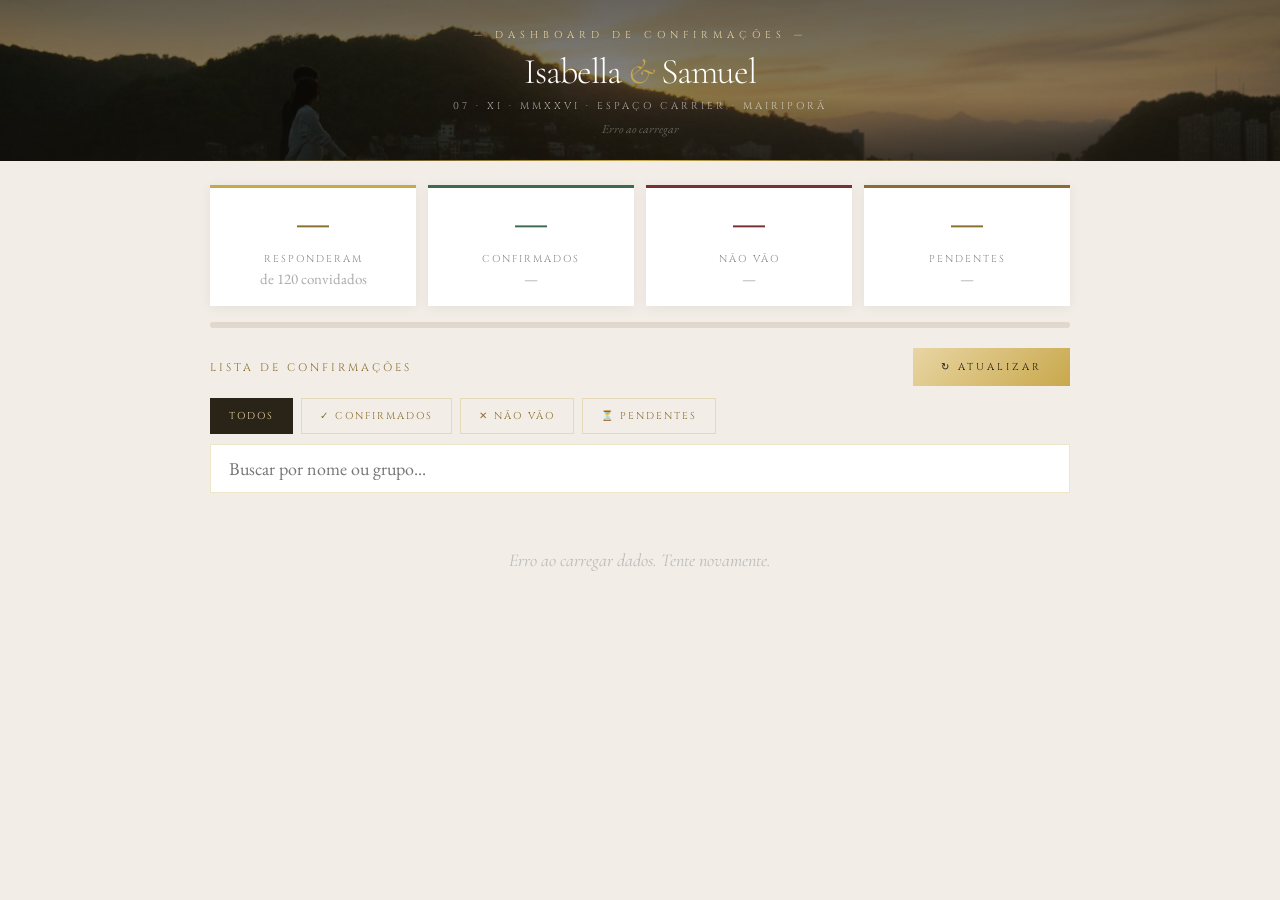
==== dashboard.html @ 461d5204 "Update dashboard.html" ====
<!DOCTYPE html>
<html lang="pt-BR">
<head>
<meta charset="UTF-8">
<meta name="viewport" content="width=device-width, initial-scale=1.0">
<title>Dashboard — Isabella & Samuel</title>
<link href="https://fonts.googleapis.com/css2?family=Cinzel:wght@400;500;600&family=Cormorant+Garamond:ital,wght@0,300;0,400;1,300;1,400&family=EB+Garamond:wght@400;500&display=swap" rel="stylesheet">
<style>
:root {
  --gold: #c9a84c; --gold-light: #e8d5a3; --gold-dark: #8a6e2f;
  --olive: #3d4434; --olive-mid: #4a5240;
  --cream: #faf7f2; --dark: #1e1a12; --dark-mid: #2a2418;
  --yes: #3d6b4f; --no: #7a3030; --pending: #8a6e2f;
  --yes-light: #eaf3ed; --no-light: #f8eded; --pending-light: #faf3e6;
}
* { margin:0; padding:0; box-sizing:border-box; }
body { background:#f2ede6; font-family:'EB Garamond',serif; color:var(--dark-mid); min-height:100vh; }

.header {
  background-image: url('[data-uri]');
  background-size: cover;
  background-position: center 40%;
  padding:28px 24px 24px; text-align:center; position:relative;
}
.header::before {
  content:'';
  position:absolute;
  inset:0;
  background:linear-gradient(to bottom, rgba(20,16,10,0.65) 0%, rgba(20,16,10,0.5) 60%, rgba(20,16,10,0.75) 100%);
}
.header > * { position:relative; z-index:1; }
.header::after { content:''; position:absolute; bottom:0; left:15%; right:15%; height:1px; background:linear-gradient(to right,transparent,var(--gold),transparent); }
.header-pre { font-family:'Cinzel',serif; font-size:10px; letter-spacing:5px; color:var(--gold-light); text-transform:uppercase; display:block; margin-bottom:8px; }
.header-title { font-family:'Cormorant Garamond',serif; font-size:clamp(24px,5vw,36px); font-weight:300; color:#fff; letter-spacing:-1px; }
.header-title span { color:var(--gold); font-style:italic; }
.header-date { font-family:'Cinzel',serif; font-size:10px; letter-spacing:3px; color:rgba(255,255,255,0.6); text-transform:uppercase; margin-top:6px; display:block; }
.last-update { font-family:'EB Garamond',serif; font-style:italic; font-size:12px; color:rgba(255,255,255,0.3); margin-top:8px; display:block; }

.summary { display:grid; grid-template-columns:repeat(4,1fr); gap:12px; padding:24px 20px 0; max-width:900px; margin:0 auto; }
@media(max-width:600px){ .summary{ grid-template-columns:repeat(2,1fr); } }
.summary-card { background:#fff; padding:18px 16px; text-align:center; border-top:3px solid transparent; box-shadow:0 2px 12px rgba(0,0,0,0.06); }
.summary-card.total { border-color:var(--gold); }
.summary-card.yes { border-color:var(--yes); }
.summary-card.no { border-color:var(--no); }
.summary-card.pending { border-color:var(--pending); }
.summary-num { font-family:'Cinzel',serif; font-size:clamp(28px,6vw,40px); font-weight:600; line-height:1; display:block; }
.summary-card.total .summary-num { color:var(--gold-dark); }
.summary-card.yes .summary-num { color:var(--yes); }
.summary-card.no .summary-num { color:var(--no); }
.summary-card.pending .summary-num { color:var(--pending); }
.summary-label { font-family:'Cinzel',serif; font-size:10px; letter-spacing:2px; color:#888; text-transform:uppercase; margin-top:6px; display:block; }
.summary-pct { font-family:'EB Garamond',serif; font-size:15px; color:#aaa; margin-top:3px; display:block; }

.progress-wrap { max-width:900px; margin:16px auto 0; padding:0 20px; }
.progress-bar { height:6px; background:#e0d8cc; display:flex; overflow:hidden; border-radius:3px; }
.pb-yes { background:var(--yes); transition:width 0.8s ease; }
.pb-no { background:var(--no); transition:width 0.8s ease; }
.pb-pending { background:var(--gold); transition:width 0.8s ease; }

.top-bar { max-width:900px; margin:20px auto 0; padding:0 20px; display:flex; align-items:center; justify-content:space-between; flex-wrap:wrap; gap:10px; }
.top-bar-title { font-family:'Cinzel',serif; font-size:11px; letter-spacing:3px; color:var(--gold-dark); text-transform:uppercase; }
.refresh-btn { font-family:'Cinzel',serif; font-size:10px; letter-spacing:3px; color:var(--dark); background:linear-gradient(135deg,var(--gold-light),var(--gold)); border:none; padding:12px 28px; cursor:pointer; text-transform:uppercase; transition:all 0.2s; }
.refresh-btn:hover { opacity:0.85; }

.filters { max-width:900px; margin:12px auto 0; padding:0 20px; display:flex; gap:8px; flex-wrap:wrap; }
.filter-btn { font-family:'Cinzel',serif; font-size:10px; letter-spacing:2px; text-transform:uppercase; padding:10px 18px; border:1px solid rgba(201,168,76,0.3); background:transparent; color:var(--gold-dark); cursor:pointer; transition:all 0.2s; }
.filter-btn:hover,.filter-btn.active { background:var(--dark-mid); color:var(--gold-light); border-color:var(--dark-mid); }

.search-wrap { max-width:900px; margin:10px auto 0; padding:0 20px; }
.search-input { width:100%; font-family:'EB Garamond',serif; font-size:18px; padding:12px 18px; border:1px solid rgba(201,168,76,0.3); background:#fff; color:var(--dark-mid); outline:none; }
.search-input:focus { border-color:var(--gold); }

.table-wrap { max-width:900px; margin:16px auto 40px; padding:0 20px; }
.data-table { width:100%; border-collapse:collapse; background:#fff; box-shadow:0 2px 12px rgba(0,0,0,0.06); }
.data-table th { font-family:'Cinzel',serif; font-size:11px; letter-spacing:2px; text-transform:uppercase; color:#fff; background:var(--dark-mid); padding:14px 16px; text-align:left; }
.data-table td { font-family:'EB Garamond',serif; font-size:19px; padding:14px 16px; border-bottom:1px solid rgba(201,168,76,0.1); color:var(--dark-mid); }
.data-table tr:last-child td { border-bottom:none; }
.data-table tr:hover td { background:rgba(201,168,76,0.04); }
.status-badge { font-family:'Cinzel',serif; font-size:10px; letter-spacing:1px; text-transform:uppercase; padding:5px 12px; display:inline-block; }

/* Mobile responsiveness */
@media(max-width:600px){
  .data-table th:nth-child(2), .data-table td:nth-child(2),
  .data-table th:nth-child(4), .data-table td:nth-child(4) { display:none; }
  .data-table th { font-size:8px; padding:12px 10px; }
  .data-table td { font-size:15px; padding:10px; }
  .filters { gap:6px; }
  .filter-btn { font-size:8px; padding:8px 10px; }
  .top-bar-title { font-size:9px; }
  .refresh-btn { font-size:8px; padding:10px 16px; }
  .search-input { font-size:16px; }
  .summary-label { font-size:8px; }
  .summary-pct { font-size:13px; }
  .header-pre { font-size:9px; }
  .header-date { font-size:9px; }
}
.status-badge.yes { background:var(--yes-light); color:var(--yes); }
.status-badge.no { background:var(--no-light); color:var(--no); }
.status-badge.pending { background:var(--pending-light); color:var(--pending); }

.loading { text-align:center; padding:60px 20px; font-family:'Cinzel',serif; font-size:9px; letter-spacing:4px; color:var(--gold-dark); text-transform:uppercase; }
.loading-spinner { width:32px; height:32px; border:2px solid rgba(201,168,76,0.2); border-top-color:var(--gold); border-radius:50%; animation:spin 0.8s linear infinite; margin:0 auto 16px; }
@keyframes spin { to { transform:rotate(360deg); } }
.empty { text-align:center; padding:40px; font-family:'Cormorant Garamond',serif; font-style:italic; font-size:18px; color:#bbb; }
</style>
</head>
<body>

<div class="header">
  <span class="header-pre">— Dashboard de Confirmações —</span>
  <div class="header-title">Isabella <span>&</span> Samuel</div>
  <span class="header-date">07 · XI · MMXXVI · Espaço Carrier · Mairiporã</span>
  <span class="last-update" id="lastUpdate">Carregando...</span>
</div>

<div class="summary">
  <div class="summary-card total"><span class="summary-num" id="numTotal">—</span><span class="summary-label">Responderam</span><span class="summary-pct" id="pctTotal">de 120 convidados</span></div>
  <div class="summary-card yes"><span class="summary-num" id="numYes">—</span><span class="summary-label">Confirmados</span><span class="summary-pct" id="pctYes">—</span></div>
  <div class="summary-card no"><span class="summary-num" id="numNo">—</span><span class="summary-label">Não vão</span><span class="summary-pct" id="pctNo">—</span></div>
  <div class="summary-card pending"><span class="summary-num" id="numPending">—</span><span class="summary-label">Pendentes</span><span class="summary-pct" id="pctPending">—</span></div>
</div>

<div class="progress-wrap">
  <div class="progress-bar">
    <div class="pb-yes" id="pbYes" style="width:0%"></div>
    <div class="pb-no" id="pbNo" style="width:0%"></div>
    <div class="pb-pending" id="pbPending" style="width:0%"></div>
  </div>
</div>

<div class="top-bar">
  <span class="top-bar-title">Lista de confirmações</span>
  <button class="refresh-btn" onclick="loadData()">↻ Atualizar</button>
</div>

<div class="filters">
  <button class="filter-btn active" onclick="setFilter('all',this)">Todos</button>
  <button class="filter-btn" onclick="setFilter('Confirmado',this)">✓ Confirmados</button>
  <button class="filter-btn" onclick="setFilter('Não vai',this)">✕ Não vão</button>
  <button class="filter-btn" onclick="setFilter('Pendente',this)">⏳ Pendentes</button>
</div>

<div class="search-wrap">
  <input class="search-input" type="text" id="searchInput" placeholder="Buscar por nome ou grupo..." oninput="renderTable()">
</div>

<div class="table-wrap">
  <div id="tableContainer">
    <div class="loading"><div class="loading-spinner"></div>Buscando confirmações...</div>
  </div>
</div>

<script>
const CSV_URL = 'https://docs.google.com/spreadsheets/d/e/2PACX-1vQTHH5AkxiI7BgeUmE5Ffak93MlxE1AAQ5vFUSihYzSUjof-FOswtLxtgG2caRTIh2vF2PajarI_stG/pub?gid=822960724&single=true&output=csv';
const TOTAL = 120;
let allData = [];
let currentFilter = 'all';

async function loadData() {
  document.getElementById('tableContainer').innerHTML = '<div class="loading"><div class="loading-spinner"></div>Buscando confirmações...</div>';
  document.getElementById('lastUpdate').textContent = 'Atualizando...';
  try {
    const res = await fetch(CSV_URL + '&t=' + Date.now());
    const text = await res.text();
    allData = parseCSV(text);
    updateSummary();
    renderTable();
    const now = new Date();
    document.getElementById('lastUpdate').textContent = 'Atualizado às ' + now.toLocaleTimeString('pt-BR', {hour:'2-digit', minute:'2-digit'});
  } catch(e) {
    document.getElementById('tableContainer').innerHTML = '<div class="empty">Erro ao carregar dados. Tente novamente.</div>';
    document.getElementById('lastUpdate').textContent = 'Erro ao carregar';
  }
}

function parseCSV(text) {
  const lines = text.trim().split('\n').slice(1); // skip header
  return lines.map(line => {
    const cols = line.split(',').map(c => c.replace(/^"|"$/g, '').trim());
    return { grupoId: cols[0], nome: cols[1], status: cols[2], atualizacao: cols[4] };
  }).filter(r => r.nome);
}

function updateSummary() {
  const yes = allData.filter(r => r.status === 'Confirmado').length;
  const no  = allData.filter(r => r.status === 'Não vai').length;
  const pend = allData.filter(r => r.status === 'Pendente').length;
  const total = allData.length;
  document.getElementById('numTotal').textContent = total;
  document.getElementById('numYes').textContent = yes;
  document.getElementById('numNo').textContent = no;
  document.getElementById('numPending').textContent = pend;
  document.getElementById('pctTotal').textContent = 'de ' + TOTAL + ' convidados';
  document.getElementById('pctYes').textContent = total ? Math.round(yes/total*100) + '% das respostas' : '—';
  document.getElementById('pctNo').textContent = total ? Math.round(no/total*100) + '% das respostas' : '—';
  document.getElementById('pctPending').textContent = total ? Math.round(pend/total*100) + '% das respostas' : '—';
  document.getElementById('pbYes').style.width = (yes/TOTAL*100) + '%';
  document.getElementById('pbNo').style.width = (no/TOTAL*100) + '%';
  document.getElementById('pbPending').style.width = (pend/TOTAL*100) + '%';
}

function renderTable() {
  const search = document.getElementById('searchInput').value.toLowerCase();
  let filtered = allData;
  if (currentFilter !== 'all') filtered = filtered.filter(r => r.status === currentFilter);
  if (search) filtered = filtered.filter(r => r.nome.toLowerCase().includes(search) || r.grupoId.toLowerCase().includes(search));

  if (!filtered.length) {
    document.getElementById('tableContainer').innerHTML = '<div class="empty">Nenhum resultado encontrado.</div>';
    return;
  }

  const sc = { 'Confirmado':'yes', 'Não vai':'no', 'Pendente':'pending' };
  const rows = filtered.map(r => `
    <tr>
      <td>${r.nome}</td>
      <td style="font-size:12px;color:#999;">${r.grupoId.replace(/_/g,' ')}</td>
      <td><span class="status-badge ${sc[r.status]||''}">${r.status||'—'}</span></td>
      <td style="font-size:12px;color:#bbb;">${r.atualizacao ? new Date(r.atualizacao).toLocaleDateString('pt-BR') : '—'}</td>
    </tr>`).join('');

  document.getElementById('tableContainer').innerHTML = `
    <table class="data-table">
      <thead><tr><th>Nome</th><th>Grupo</th><th>Status</th><th>Atualizado em</th></tr></thead>
      <tbody>${rows}</tbody>
    </table>`;
}

function setFilter(f, btn) {
  currentFilter = f;
  document.querySelectorAll('.filter-btn').forEach(b => b.classList.remove('active'));
  btn.classList.add('active');
  renderTable();
}

loadData();
setInterval(loadData, 120000);
</script>
</body>
</html>
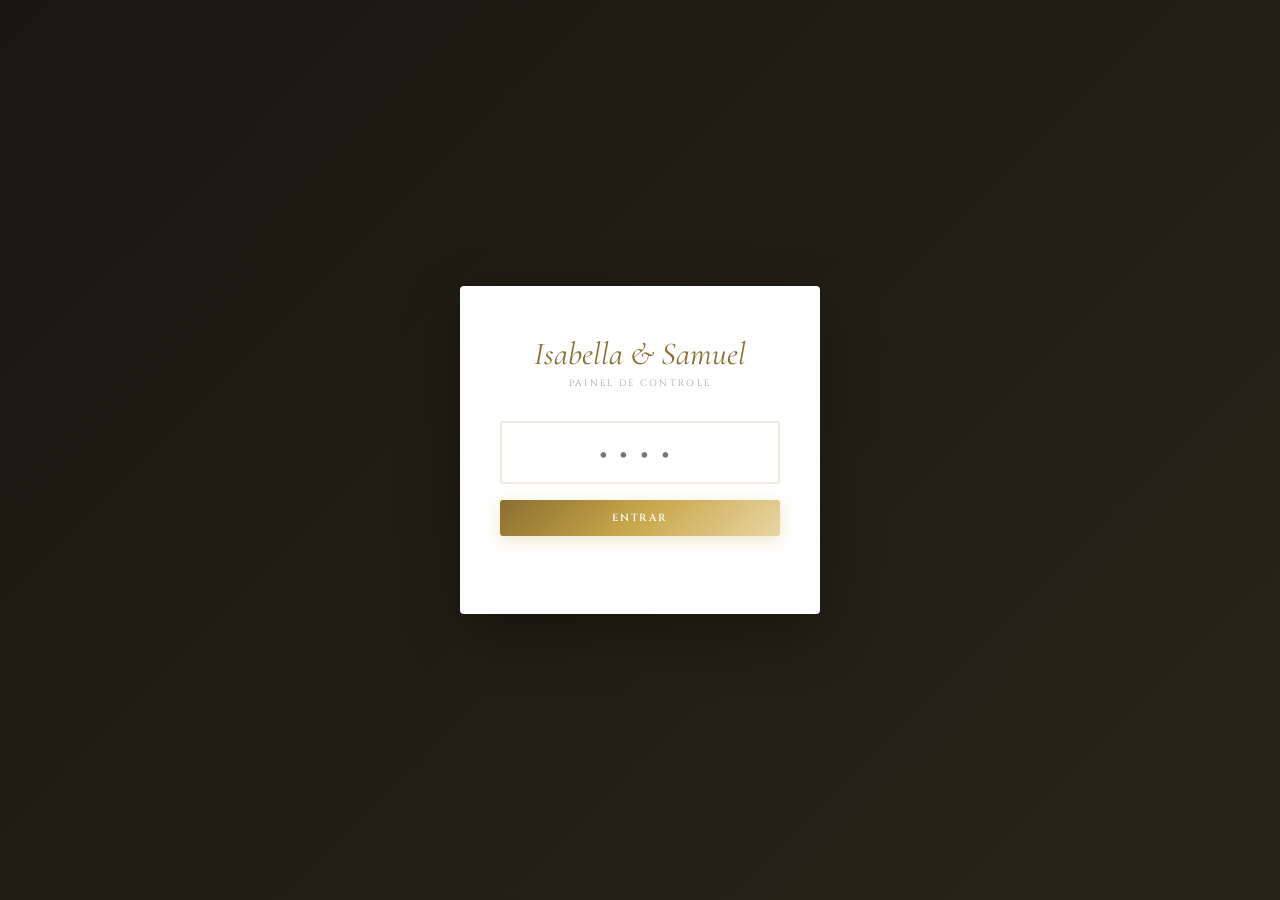
==== commit 7720259b: "refatoração completa v2" ====
--- a/dashboard.html
+++ b/dashboard.html
@@ -3,238 +3,1033 @@
 <head>
 <meta charset="UTF-8">
 <meta name="viewport" content="width=device-width, initial-scale=1.0">
-<title>Dashboard — Isabella & Samuel</title>
-<link href="https://fonts.googleapis.com/css2?family=Cinzel:wght@400;500;600&family=Cormorant+Garamond:ital,wght@0,300;0,400;1,300;1,400&family=EB+Garamond:wght@400;500&display=swap" rel="stylesheet">
+<title>Dashboard — Isabella & Samuel 💍</title>
+<link rel="icon" href="data:image/svg+xml,<svg xmlns='http://www.w3.org/2000/svg' viewBox='0 0 32 32'><text y='26' font-size='26'>💍</text></svg>">
+<link href="https://fonts.googleapis.com/css2?family=Cormorant+Garamond:ital,wght@0,300;0,400;0,600;1,300;1,400&family=Cinzel:wght@400;500;600&family=EB+Garamond:ital,wght@0,400;0,500;1,400&display=swap" rel="stylesheet">
+<link rel="stylesheet" href="css/styles.css">
 <style>
-:root {
-  --gold: #c9a84c; --gold-light: #e8d5a3; --gold-dark: #8a6e2f;
-  --olive: #3d4434; --olive-mid: #4a5240;
-  --cream: #faf7f2; --dark: #1e1a12; --dark-mid: #2a2418;
-  --yes: #3d6b4f; --no: #7a3030; --pending: #8a6e2f;
-  --yes-light: #eaf3ed; --no-light: #f8eded; --pending-light: #faf3e6;
-}
-* { margin:0; padding:0; box-sizing:border-box; }
-body { background:#f2ede6; font-family:'EB Garamond',serif; color:var(--dark-mid); min-height:100vh; }
-
-.header {
-  background-image: url('[data-uri]');
-  background-size: cover;
-  background-position: center 40%;
-  padding:28px 24px 24px; text-align:center; position:relative;
-}
-.header::before {
-  content:'';
-  position:absolute;
-  inset:0;
-  background:linear-gradient(to bottom, rgba(20,16,10,0.65) 0%, rgba(20,16,10,0.5) 60%, rgba(20,16,10,0.75) 100%);
-}
-.header > * { position:relative; z-index:1; }
-.header::after { content:''; position:absolute; bottom:0; left:15%; right:15%; height:1px; background:linear-gradient(to right,transparent,var(--gold),transparent); }
-.header-pre { font-family:'Cinzel',serif; font-size:10px; letter-spacing:5px; color:var(--gold-light); text-transform:uppercase; display:block; margin-bottom:8px; }
-.header-title { font-family:'Cormorant Garamond',serif; font-size:clamp(24px,5vw,36px); font-weight:300; color:#fff; letter-spacing:-1px; }
-.header-title span { color:var(--gold); font-style:italic; }
-.header-date { font-family:'Cinzel',serif; font-size:10px; letter-spacing:3px; color:rgba(255,255,255,0.6); text-transform:uppercase; margin-top:6px; display:block; }
-.last-update { font-family:'EB Garamond',serif; font-style:italic; font-size:12px; color:rgba(255,255,255,0.3); margin-top:8px; display:block; }
-
-.summary { display:grid; grid-template-columns:repeat(4,1fr); gap:12px; padding:24px 20px 0; max-width:900px; margin:0 auto; }
-@media(max-width:600px){ .summary{ grid-template-columns:repeat(2,1fr); } }
-.summary-card { background:#fff; padding:18px 16px; text-align:center; border-top:3px solid transparent; box-shadow:0 2px 12px rgba(0,0,0,0.06); }
-.summary-card.total { border-color:var(--gold); }
-.summary-card.yes { border-color:var(--yes); }
-.summary-card.no { border-color:var(--no); }
-.summary-card.pending { border-color:var(--pending); }
-.summary-num { font-family:'Cinzel',serif; font-size:clamp(28px,6vw,40px); font-weight:600; line-height:1; display:block; }
-.summary-card.total .summary-num { color:var(--gold-dark); }
-.summary-card.yes .summary-num { color:var(--yes); }
-.summary-card.no .summary-num { color:var(--no); }
-.summary-card.pending .summary-num { color:var(--pending); }
-.summary-label { font-family:'Cinzel',serif; font-size:10px; letter-spacing:2px; color:#888; text-transform:uppercase; margin-top:6px; display:block; }
-.summary-pct { font-family:'EB Garamond',serif; font-size:15px; color:#aaa; margin-top:3px; display:block; }
-
-.progress-wrap { max-width:900px; margin:16px auto 0; padding:0 20px; }
-.progress-bar { height:6px; background:#e0d8cc; display:flex; overflow:hidden; border-radius:3px; }
-.pb-yes { background:var(--yes); transition:width 0.8s ease; }
-.pb-no { background:var(--no); transition:width 0.8s ease; }
-.pb-pending { background:var(--gold); transition:width 0.8s ease; }
-
-.top-bar { max-width:900px; margin:20px auto 0; padding:0 20px; display:flex; align-items:center; justify-content:space-between; flex-wrap:wrap; gap:10px; }
-.top-bar-title { font-family:'Cinzel',serif; font-size:11px; letter-spacing:3px; color:var(--gold-dark); text-transform:uppercase; }
-.refresh-btn { font-family:'Cinzel',serif; font-size:10px; letter-spacing:3px; color:var(--dark); background:linear-gradient(135deg,var(--gold-light),var(--gold)); border:none; padding:12px 28px; cursor:pointer; text-transform:uppercase; transition:all 0.2s; }
-.refresh-btn:hover { opacity:0.85; }
-
-.filters { max-width:900px; margin:12px auto 0; padding:0 20px; display:flex; gap:8px; flex-wrap:wrap; }
-.filter-btn { font-family:'Cinzel',serif; font-size:10px; letter-spacing:2px; text-transform:uppercase; padding:10px 18px; border:1px solid rgba(201,168,76,0.3); background:transparent; color:var(--gold-dark); cursor:pointer; transition:all 0.2s; }
-.filter-btn:hover,.filter-btn.active { background:var(--dark-mid); color:var(--gold-light); border-color:var(--dark-mid); }
-
-.search-wrap { max-width:900px; margin:10px auto 0; padding:0 20px; }
-.search-input { width:100%; font-family:'EB Garamond',serif; font-size:18px; padding:12px 18px; border:1px solid rgba(201,168,76,0.3); background:#fff; color:var(--dark-mid); outline:none; }
+/* ── DASHBOARD LAYOUT ── */
+body { background:#f9f5f0; color:#1f2937; }
+
+/* LOGIN */
+#login-screen {
+  min-height:100vh; display:flex; align-items:center; justify-content:center;
+  background:linear-gradient(135deg,var(--dark) 0%,var(--dark-mid) 100%);
+}
+.login-card {
+  background:#fff; border-radius:4px; padding:48px 40px;
+  width:100%; max-width:360px; text-align:center;
+  box-shadow:0 20px 60px rgba(0,0,0,0.3);
+}
+.login-title {
+  font-family:var(--font-serif); font-size:2rem; font-style:italic;
+  color:var(--gold-dark); margin-bottom:4px;
+}
+.login-sub {
+  font-family:var(--font-display); font-size:0.58rem;
+  letter-spacing:0.25em; color:#9ca3af; text-transform:uppercase;
+  margin-bottom:32px;
+}
+.login-input {
+  width:100%; padding:12px 16px; text-align:center;
+  font-size:1.8rem; letter-spacing:0.4em;
+  border:2px solid #f0e9de; border-radius:var(--radius);
+  outline:none; transition:border-color 0.2s;
+  font-family:var(--font-serif); color:var(--dark);
+  margin-bottom:16px;
+}
+.login-input:focus { border-color:var(--gold); }
+.login-error {
+  color:#dc2626; font-family:var(--font-serif);
+  font-size:0.9rem; font-style:italic; margin-top:8px; min-height:1.5em;
+}
+
+/* SIDEBAR */
+#app { display:none; min-height:100vh; }
+.layout { display:flex; min-height:100vh; }
+
+.sidebar {
+  width:220px; flex-shrink:0; background:var(--dark);
+  display:flex; flex-direction:column;
+  position:sticky; top:0; height:100vh; overflow-y:auto;
+}
+.sidebar-logo {
+  padding:28px 20px 20px;
+  border-bottom:1px solid rgba(201,168,76,0.15);
+}
+.sidebar-logo-title {
+  font-family:var(--font-serif); font-size:1.1rem; font-style:italic;
+  color:var(--gold-light); line-height:1.2;
+}
+.sidebar-logo-sub {
+  font-family:var(--font-display); font-size:0.5rem;
+  letter-spacing:0.2em; color:var(--olive-light);
+  text-transform:uppercase; margin-top:4px;
+}
+
+.nav { padding:16px 0; flex:1; }
+.nav-item {
+  display:flex; align-items:center; gap:10px;
+  padding:11px 20px; font-family:var(--font-display);
+  font-size:0.58rem; letter-spacing:0.15em; text-transform:uppercase;
+  color:var(--olive-light); cursor:pointer; transition:var(--transition);
+  border-left:2px solid transparent;
+}
+.nav-item:hover { color:var(--gold-light); background:rgba(201,168,76,0.05); }
+.nav-item.active {
+  color:var(--gold); background:rgba(201,168,76,0.08);
+  border-left-color:var(--gold);
+}
+.nav-item svg { width:16px; height:16px; flex-shrink:0; }
+
+.sidebar-footer {
+  padding:16px 20px; border-top:1px solid rgba(201,168,76,0.1);
+}
+.sidebar-footer a {
+  font-family:var(--font-display); font-size:0.52rem;
+  letter-spacing:0.15em; color:var(--olive-light);
+  text-transform:uppercase; transition:color 0.2s;
+}
+.sidebar-footer a:hover { color:var(--gold); }
+
+/* MAIN CONTENT */
+.main { flex:1; padding:32px; overflow-x:hidden; }
+
+.page-header { margin-bottom:28px; }
+.page-title {
+  font-family:var(--font-serif); font-size:2rem; font-style:italic;
+  color:var(--gold-dark);
+}
+.page-sub {
+  font-family:var(--font-display); font-size:0.58rem;
+  letter-spacing:0.2em; text-transform:uppercase; color:#9ca3af;
+  margin-top:4px;
+}
+
+/* SECTIONS */
+.section { display:none; }
+.section.active { display:block; }
+
+/* ── OVERVIEW ── */
+.stats-grid {
+  display:grid; grid-template-columns:repeat(auto-fit,minmax(140px,1fr));
+  gap:16px; margin-bottom:28px;
+}
+.stat-card {
+  background:#fff; border:1px solid #f0e9de; border-radius:var(--radius);
+  padding:20px 16px; text-align:center; box-shadow:var(--shadow);
+}
+.stat-number {
+  font-family:var(--font-serif); font-size:2.6rem;
+  font-weight:300; line-height:1; margin-bottom:6px;
+}
+.stat-label {
+  font-family:var(--font-display); font-size:0.5rem;
+  letter-spacing:0.2em; text-transform:uppercase; color:#9ca3af;
+}
+.stat-confirmados .stat-number { color:#16a34a; }
+.stat-naovao     .stat-number { color:#dc2626; }
+.stat-pendentes  .stat-number { color:#d97706; }
+.stat-total      .stat-number { color:var(--gold-dark); }
+.stat-sem        .stat-number { color:#9ca3af; }
+
+.progress-card {
+  background:#fff; border:1px solid #f0e9de; border-radius:var(--radius);
+  padding:20px 24px; margin-bottom:28px; box-shadow:var(--shadow);
+}
+.progress-header {
+  display:flex; justify-content:space-between; align-items:center;
+  margin-bottom:12px;
+}
+.progress-label {
+  font-family:var(--font-display); font-size:0.58rem;
+  letter-spacing:0.18em; text-transform:uppercase; color:#6b7280;
+}
+.progress-pct { font-family:var(--font-serif); color:var(--gold-dark); font-size:1.1rem; }
+.progress-track {
+  height:6px; background:#f0e9de; border-radius:3px; overflow:hidden;
+}
+.progress-fill {
+  height:100%; background:linear-gradient(90deg,var(--gold-dark),var(--gold));
+  border-radius:3px; transition:width 1s ease; width:0%;
+}
+
+/* ── CONVIDADOS TABLE ── */
+.toolbar {
+  display:flex; gap:12px; flex-wrap:wrap;
+  align-items:center; margin-bottom:16px;
+}
+.search-wrap { flex:1; min-width:200px; position:relative; }
+.search-wrap svg {
+  position:absolute; left:11px; top:50%; transform:translateY(-50%);
+  color:#9ca3af; pointer-events:none; width:16px; height:16px;
+}
+.search-input {
+  width:100%; padding:9px 12px 9px 34px;
+  border:1.5px solid #e5e7eb; border-radius:var(--radius);
+  font-family:var(--font-serif); font-size:0.97rem; color:#1f2937;
+  outline:none; transition:border-color 0.2s; background:#fff;
+}
 .search-input:focus { border-color:var(--gold); }
-
-.table-wrap { max-width:900px; margin:16px auto 40px; padding:0 20px; }
-.data-table { width:100%; border-collapse:collapse; background:#fff; box-shadow:0 2px 12px rgba(0,0,0,0.06); }
-.data-table th { font-family:'Cinzel',serif; font-size:11px; letter-spacing:2px; text-transform:uppercase; color:#fff; background:var(--dark-mid); padding:14px 16px; text-align:left; }
-.data-table td { font-family:'EB Garamond',serif; font-size:19px; padding:14px 16px; border-bottom:1px solid rgba(201,168,76,0.1); color:var(--dark-mid); }
-.data-table tr:last-child td { border-bottom:none; }
-.data-table tr:hover td { background:rgba(201,168,76,0.04); }
-.status-badge { font-family:'Cinzel',serif; font-size:10px; letter-spacing:1px; text-transform:uppercase; padding:5px 12px; display:inline-block; }
-
-/* Mobile responsiveness */
-@media(max-width:600px){
-  .data-table th:nth-child(2), .data-table td:nth-child(2),
-  .data-table th:nth-child(4), .data-table td:nth-child(4) { display:none; }
-  .data-table th { font-size:8px; padding:12px 10px; }
-  .data-table td { font-size:15px; padding:10px; }
-  .filters { gap:6px; }
-  .filter-btn { font-size:8px; padding:8px 10px; }
-  .top-bar-title { font-size:9px; }
-  .refresh-btn { font-size:8px; padding:10px 16px; }
-  .search-input { font-size:16px; }
-  .summary-label { font-size:8px; }
-  .summary-pct { font-size:13px; }
-  .header-pre { font-size:9px; }
-  .header-date { font-size:9px; }
-}
-.status-badge.yes { background:var(--yes-light); color:var(--yes); }
-.status-badge.no { background:var(--no-light); color:var(--no); }
-.status-badge.pending { background:var(--pending-light); color:var(--pending); }
-
-.loading { text-align:center; padding:60px 20px; font-family:'Cinzel',serif; font-size:9px; letter-spacing:4px; color:var(--gold-dark); text-transform:uppercase; }
-.loading-spinner { width:32px; height:32px; border:2px solid rgba(201,168,76,0.2); border-top-color:var(--gold); border-radius:50%; animation:spin 0.8s linear infinite; margin:0 auto 16px; }
-@keyframes spin { to { transform:rotate(360deg); } }
-.empty { text-align:center; padding:40px; font-family:'Cormorant Garamond',serif; font-style:italic; font-size:18px; color:#bbb; }
+.search-input::placeholder { color:#9ca3af; }
+
+.filter-group { display:flex; gap:6px; flex-wrap:wrap; }
+.filter-btn {
+  padding:8px 14px; background:transparent;
+  border:1.5px solid #e5e7eb; border-radius:var(--radius);
+  font-family:var(--font-display); font-size:0.52rem;
+  letter-spacing:0.15em; text-transform:uppercase;
+  color:#6b7280; transition:var(--transition); white-space:nowrap;
+}
+.filter-btn:hover, .filter-btn.active {
+  border-color:var(--gold); color:var(--gold-dark);
+  background:rgba(201,168,76,0.06);
+}
+
+/* Convidados table specifics */
+.link-cell { display:flex; align-items:center; gap:6px; }
+.copy-link-btn {
+  padding:4px 8px; background:rgba(201,168,76,0.1);
+  border:1px solid rgba(201,168,76,0.3); border-radius:2px;
+  font-family:var(--font-display); font-size:0.48rem;
+  letter-spacing:0.1em; text-transform:uppercase; color:var(--gold-dark);
+  transition:var(--transition); white-space:nowrap;
+}
+.copy-link-btn:hover { background:rgba(201,168,76,0.2); }
+
+.sent-check {
+  width:18px; height:18px; accent-color:var(--gold-dark); cursor:pointer;
+}
+
+.members-pill {
+  display:flex; flex-wrap:wrap; gap:4px; max-width:260px;
+}
+.member-tag {
+  padding:2px 8px; background:#f0e9de; border-radius:20px;
+  font-family:var(--font-serif); font-size:0.8rem; color:var(--olive-mid);
+  white-space:nowrap;
+}
+
+/* ── PRESENTES ── */
+.presentes-grid {
+  display:grid; grid-template-columns:repeat(auto-fill,minmax(260px,1fr));
+  gap:20px;
+}
+.presente-card {
+  background:#fff; border:1px solid #f0e9de; border-radius:var(--radius);
+  box-shadow:var(--shadow); overflow:hidden;
+  display:flex; flex-direction:column;
+}
+.presente-img {
+  width:100%; height:180px; object-fit:cover; background:#f9f5f0;
+  display:flex; align-items:center; justify-content:center;
+  color:#d1c9bd; font-size:2.5rem;
+}
+.presente-img img { width:100%; height:100%; object-fit:cover; }
+.presente-body { padding:16px; flex:1; }
+.presente-titulo {
+  font-family:var(--font-serif); font-size:1.1rem; color:#1f2937;
+  margin-bottom:4px;
+}
+.presente-desc {
+  font-family:var(--font-body); font-size:0.9rem; color:#6b7280;
+  line-height:1.5; margin-bottom:10px;
+}
+.presente-preco {
+  font-family:var(--font-serif); font-size:1.2rem; color:var(--gold-dark);
+  font-weight:600;
+}
+.presente-footer {
+  padding:12px 16px; border-top:1px solid #f0e9de;
+  display:flex; gap:8px;
+}
+
+/* Add button floating */
+.fab {
+  position:fixed; bottom:28px; right:28px;
+  width:52px; height:52px; border-radius:50%;
+  background:linear-gradient(135deg,var(--gold-dark),var(--gold));
+  color:#fff; border:none; font-size:1.5rem;
+  box-shadow:0 6px 20px rgba(201,168,76,0.4);
+  display:flex; align-items:center; justify-content:center;
+  cursor:pointer; transition:var(--transition); z-index:100;
+}
+.fab:hover { transform:scale(1.08); box-shadow:0 8px 28px rgba(201,168,76,0.5); }
+
+/* ── ADD GROUP MODAL ── */
+.members-input-list { display:flex; flex-direction:column; gap:8px; margin-bottom:8px; }
+.member-input-row { display:flex; gap:6px; }
+.member-input-row input { flex:1; }
+.remove-member-btn {
+  padding:8px 10px; background:none; border:1px solid #fca5a5;
+  border-radius:var(--radius); color:#dc2626; transition:var(--transition);
+}
+.remove-member-btn:hover { background:#fee2e2; }
+
+/* ── LAST UPDATED ── */
+.last-updated {
+  font-family:var(--font-display); font-size:0.52rem;
+  letter-spacing:0.15em; color:#9ca3af; text-transform:uppercase;
+  margin-top:4px;
+}
+
+/* ── LOADING STATE ── */
+.loading-row td {
+  text-align:center; padding:40px;
+  color:#9ca3af; font-style:italic;
+}
+
+/* responsive */
+@media (max-width:768px) {
+  .sidebar { width:180px; }
+  .main { padding:20px; }
+}
+@media (max-width:600px) {
+  .layout { flex-direction:column; }
+  .sidebar { width:100%; height:auto; position:static; }
+  .nav { display:flex; overflow-x:auto; padding:8px; }
+  .nav-item { white-space:nowrap; border-left:none; border-bottom:2px solid transparent; }
+  .nav-item.active { border-left:none; border-bottom-color:var(--gold); }
+}
 </style>
 </head>
 <body>
 
-<div class="header">
-  <span class="header-pre">— Dashboard de Confirmações —</span>
-  <div class="header-title">Isabella <span>&</span> Samuel</div>
-  <span class="header-date">07 · XI · MMXXVI · Espaço Carrier · Mairiporã</span>
-  <span class="last-update" id="lastUpdate">Carregando...</span>
-</div>
-
-<div class="summary">
-  <div class="summary-card total"><span class="summary-num" id="numTotal">—</span><span class="summary-label">Responderam</span><span class="summary-pct" id="pctTotal">de 120 convidados</span></div>
-  <div class="summary-card yes"><span class="summary-num" id="numYes">—</span><span class="summary-label">Confirmados</span><span class="summary-pct" id="pctYes">—</span></div>
-  <div class="summary-card no"><span class="summary-num" id="numNo">—</span><span class="summary-label">Não vão</span><span class="summary-pct" id="pctNo">—</span></div>
-  <div class="summary-card pending"><span class="summary-num" id="numPending">—</span><span class="summary-label">Pendentes</span><span class="summary-pct" id="pctPending">—</span></div>
-</div>
-
-<div class="progress-wrap">
-  <div class="progress-bar">
-    <div class="pb-yes" id="pbYes" style="width:0%"></div>
-    <div class="pb-no" id="pbNo" style="width:0%"></div>
-    <div class="pb-pending" id="pbPending" style="width:0%"></div>
+<!-- ══ TOAST ════════════════════════════════════════════════════ -->
+<div id="toast-container"></div>
+
+<!-- ══ LOGIN ════════════════════════════════════════════════════ -->
+<div id="login-screen">
+  <div class="login-card">
+    <div class="login-title">Isabella & Samuel</div>
+    <div class="login-sub">Painel de Controle</div>
+    <input class="login-input" type="password" id="login-input"
+           placeholder="••••" maxlength="10"
+           onkeydown="if(event.key==='Enter') checkLogin()">
+    <button class="btn btn-gold" style="width:100%" onclick="checkLogin()">Entrar</button>
+    <div class="login-error" id="login-error"></div>
   </div>
 </div>
 
-<div class="top-bar">
-  <span class="top-bar-title">Lista de confirmações</span>
-  <button class="refresh-btn" onclick="loadData()">↻ Atualizar</button>
-</div>
-
-<div class="filters">
-  <button class="filter-btn active" onclick="setFilter('all',this)">Todos</button>
-  <button class="filter-btn" onclick="setFilter('Confirmado',this)">✓ Confirmados</button>
-  <button class="filter-btn" onclick="setFilter('Não vai',this)">✕ Não vão</button>
-  <button class="filter-btn" onclick="setFilter('Pendente',this)">⏳ Pendentes</button>
-</div>
-
-<div class="search-wrap">
-  <input class="search-input" type="text" id="searchInput" placeholder="Buscar por nome ou grupo..." oninput="renderTable()">
-</div>
-
-<div class="table-wrap">
-  <div id="tableContainer">
-    <div class="loading"><div class="loading-spinner"></div>Buscando confirmações...</div>
+<!-- ══ APP ══════════════════════════════════════════════════════ -->
+<div id="app">
+  <div class="layout">
+
+    <!-- SIDEBAR -->
+    <aside class="sidebar">
+      <div class="sidebar-logo">
+        <div class="sidebar-logo-title">Isabella<br>& Samuel</div>
+        <div class="sidebar-logo-sub">07 · 11 · 2026</div>
+      </div>
+      <nav class="nav">
+        <div class="nav-item active" data-section="overview" onclick="switchSection(this)">
+          <svg viewBox="0 0 24 24" fill="none" stroke="currentColor" stroke-width="1.5"><rect x="3" y="3" width="7" height="7" rx="1"/><rect x="14" y="3" width="7" height="7" rx="1"/><rect x="3" y="14" width="7" height="7" rx="1"/><rect x="14" y="14" width="7" height="7" rx="1"/></svg>
+          Visão Geral
+        </div>
+        <div class="nav-item" data-section="convidados" onclick="switchSection(this)">
+          <svg viewBox="0 0 24 24" fill="none" stroke="currentColor" stroke-width="1.5"><path d="M17 21v-2a4 4 0 0 0-4-4H5a4 4 0 0 0-4 4v2"/><circle cx="9" cy="7" r="4"/><path d="M23 21v-2a4 4 0 0 0-3-3.87M16 3.13a4 4 0 0 1 0 7.75"/></svg>
+          Convidados
+        </div>
+        <div class="nav-item" data-section="confirmacoes" onclick="switchSection(this)">
+          <svg viewBox="0 0 24 24" fill="none" stroke="currentColor" stroke-width="1.5"><path d="M9 11l3 3L22 4"/><path d="M21 12v7a2 2 0 0 1-2 2H5a2 2 0 0 1-2-2V5a2 2 0 0 1 2-2h11"/></svg>
+          Confirmações
+        </div>
+        <div class="nav-item" data-section="presentes" onclick="switchSection(this)">
+          <svg viewBox="0 0 24 24" fill="none" stroke="currentColor" stroke-width="1.5"><polyline points="20 12 20 22 4 22 4 12"/><rect x="2" y="7" width="20" height="5" rx="1"/><path d="M12 22V7M12 7H7.5a2.5 2.5 0 0 1 0-5C11 2 12 7 12 7z"/><path d="M12 7h4.5a2.5 2.5 0 0 0 0-5C13 2 12 7 12 7z"/></svg>
+          Presentes
+        </div>
+      </nav>
+      <div class="sidebar-footer">
+        <a href="index.html" target="_blank">↗ Ver site</a>
+      </div>
+    </aside>
+
+    <!-- MAIN -->
+    <main class="main">
+
+      <!-- ── OVERVIEW ── -->
+      <section class="section active" id="section-overview">
+        <div class="page-header">
+          <div class="page-title">Visão Geral</div>
+          <div class="page-sub">Resumo de confirmações · <span id="overview-updated" class="last-updated"></span></div>
+        </div>
+
+        <div class="stats-grid">
+          <div class="stat-card stat-total">
+            <div class="stat-number" id="stat-total">—</div>
+            <div class="stat-label">responderam</div>
+          </div>
+          <div class="stat-card stat-confirmados">
+            <div class="stat-number" id="stat-confirmados">—</div>
+            <div class="stat-label">confirmados</div>
+          </div>
+          <div class="stat-card stat-naovao">
+            <div class="stat-number" id="stat-naovao">—</div>
+            <div class="stat-label">não vão</div>
+          </div>
+          <div class="stat-card stat-pendentes">
+            <div class="stat-number" id="stat-pendentes">—</div>
+            <div class="stat-label">pendentes</div>
+          </div>
+          <div class="stat-card stat-sem">
+            <div class="stat-number" id="stat-sem">—</div>
+            <div class="stat-label">sem resposta</div>
+          </div>
+        </div>
+
+        <div class="progress-card">
+          <div class="progress-header">
+            <span class="progress-label">Confirmados no total</span>
+            <span class="progress-pct" id="progress-pct">0%</span>
+          </div>
+          <div class="progress-track">
+            <div class="progress-fill" id="progress-fill"></div>
+          </div>
+        </div>
+
+        <!-- Recent confirmations -->
+        <div style="font-family:var(--font-display);font-size:0.58rem;letter-spacing:0.2em;text-transform:uppercase;color:#6b7280;margin-bottom:12px">
+          Confirmações recentes
+        </div>
+        <div class="table-wrap">
+          <table>
+            <thead><tr>
+              <th>Nome</th>
+              <th>Status</th>
+              <th class="hide-mobile">Grupo</th>
+              <th class="hide-mobile">Atualizado</th>
+            </tr></thead>
+            <tbody id="recent-tbody">
+              <tr class="loading-row"><td colspan="4">Carregando…</td></tr>
+            </tbody>
+          </table>
+        </div>
+      </section>
+
+      <!-- ── CONVIDADOS ── -->
+      <section class="section" id="section-convidados">
+        <div class="page-header" style="display:flex;justify-content:space-between;align-items:flex-start;flex-wrap:wrap;gap:12px">
+          <div>
+            <div class="page-title">Convidados</div>
+            <div class="page-sub">Gerenciar grupos, links e envios</div>
+          </div>
+          <button class="btn btn-gold" onclick="openAddGroupModal()">
+            + Novo Grupo
+          </button>
+        </div>
+
+        <div class="toolbar">
+          <div class="search-wrap">
+            <svg viewBox="0 0 24 24" fill="none" stroke="currentColor" stroke-width="1.5"><circle cx="11" cy="11" r="8"/><path d="m21 21-4.35-4.35"/></svg>
+            <input class="search-input" id="guest-search" placeholder="Buscar por nome ou grupo…" oninput="filterGuests()">
+          </div>
+          <div class="filter-group">
+            <button class="filter-btn active" data-sent="all"     onclick="filterBySent(this)">Todos</button>
+            <button class="filter-btn"        data-sent="false"   onclick="filterBySent(this)">Não enviado</button>
+            <button class="filter-btn"        data-sent="true"    onclick="filterBySent(this)">Enviado</button>
+          </div>
+        </div>
+
+        <div class="table-wrap">
+          <table>
+            <thead><tr>
+              <th>Grupo</th>
+              <th>Membros</th>
+              <th>Link</th>
+              <th style="text-align:center">Enviado?</th>
+              <th>Ações</th>
+            </tr></thead>
+            <tbody id="guests-tbody">
+              <tr class="loading-row"><td colspan="5">Carregando…</td></tr>
+            </tbody>
+          </table>
+        </div>
+      </section>
+
+      <!-- ── CONFIRMAÇÕES ── -->
+      <section class="section" id="section-confirmacoes">
+        <div class="page-header">
+          <div class="page-title">Confirmações</div>
+          <div class="page-sub">Todas as respostas recebidas</div>
+        </div>
+
+        <div class="toolbar">
+          <div class="search-wrap">
+            <svg viewBox="0 0 24 24" fill="none" stroke="currentColor" stroke-width="1.5"><circle cx="11" cy="11" r="8"/><path d="m21 21-4.35-4.35"/></svg>
+            <input class="search-input" id="conf-search" placeholder="Buscar por nome…" oninput="filterConfirmacoes()">
+          </div>
+          <div class="filter-group">
+            <button class="filter-btn active" data-status="all"        onclick="filterByStatus(this)">Todos</button>
+            <button class="filter-btn"        data-status="Confirmado" onclick="filterByStatus(this)">✓ Confirmados</button>
+            <button class="filter-btn"        data-status="Não vai"    onclick="filterByStatus(this)">✕ Não vão</button>
+            <button class="filter-btn"        data-status="Pendente"   onclick="filterByStatus(this)">⏳ Pendentes</button>
+          </div>
+        </div>
+
+        <div class="table-wrap">
+          <table>
+            <thead><tr>
+              <th>Nome</th>
+              <th>Status</th>
+              <th class="hide-mobile">Grupo</th>
+              <th class="hide-mobile">Atualizado em</th>
+              <th class="hide-mobile">Editado?</th>
+            </tr></thead>
+            <tbody id="conf-tbody">
+              <tr class="loading-row"><td colspan="5">Carregando…</td></tr>
+            </tbody>
+          </table>
+        </div>
+      </section>
+
+      <!-- ── PRESENTES ── -->
+      <section class="section" id="section-presentes">
+        <div class="page-header" style="display:flex;justify-content:space-between;align-items:flex-start;flex-wrap:wrap;gap:12px">
+          <div>
+            <div class="page-title">Lista de Presentes</div>
+            <div class="page-sub">Itens exibidos no site para os convidados</div>
+          </div>
+          <button class="btn btn-gold" onclick="openPresenteModal()">
+            + Adicionar Presente
+          </button>
+        </div>
+
+        <div id="presentes-grid" class="presentes-grid">
+          <div style="grid-column:1/-1;text-align:center;padding:40px;color:#9ca3af;font-style:italic">
+            Carregando presentes…
+          </div>
+        </div>
+      </section>
+
+    </main>
   </div>
 </div>
 
+<!-- ══ MODAL: NOVO GRUPO ═══════════════════════════════════════ -->
+<div class="modal-overlay" id="modal-group">
+  <div class="modal">
+    <div class="modal-header">
+      <div class="modal-title" id="modal-group-title">Novo Grupo</div>
+      <button class="modal-close" onclick="closeModal('modal-group')">✕</button>
+    </div>
+    <div style="display:flex;flex-direction:column;gap:16px">
+      <div class="form-group">
+        <label class="form-label">ID do Grupo (sem espaços, ex: amigos_joao)</label>
+        <input class="form-input" id="group-id" placeholder="amigos_joao_maria">
+      </div>
+      <div class="form-group">
+        <label class="form-label">Nome do Grupo</label>
+        <input class="form-input" id="group-label" placeholder="Amigos — João & Maria">
+      </div>
+      <div class="form-group">
+        <label class="form-label">Membros</label>
+        <div class="members-input-list" id="members-input-list">
+          <div class="member-input-row">
+            <input class="form-input" placeholder="Nome completo do membro">
+            <button class="remove-member-btn" onclick="removeMemberRow(this)">✕</button>
+          </div>
+        </div>
+        <button class="btn btn-ghost" style="width:100%;margin-top:4px" onclick="addMemberRow()">
+          + Adicionar membro
+        </button>
+      </div>
+      <button class="btn btn-gold" style="width:100%" onclick="saveGroup()">
+        Salvar Grupo
+      </button>
+    </div>
+  </div>
+</div>
+
+<!-- ══ MODAL: PRESENTE ══════════════════════════════════════════ -->
+<div class="modal-overlay" id="modal-presente">
+  <div class="modal">
+    <div class="modal-header">
+      <div class="modal-title" id="modal-presente-title">Novo Presente</div>
+      <button class="modal-close" onclick="closeModal('modal-presente')">✕</button>
+    </div>
+    <div style="display:flex;flex-direction:column;gap:16px">
+      <div class="form-group">
+        <label class="form-label">Título</label>
+        <input class="form-input" id="presente-titulo" placeholder="Ex: Jogo de Panelas">
+      </div>
+      <div class="form-group">
+        <label class="form-label">Descrição</label>
+        <textarea class="form-textarea" id="presente-descricao" placeholder="Breve descrição do presente…"></textarea>
+      </div>
+      <div class="form-group">
+        <label class="form-label">Preço (R$)</label>
+        <input class="form-input" id="presente-preco" type="number" step="0.01" placeholder="299.90">
+      </div>
+      <div class="form-group">
+        <label class="form-label">URL da Imagem</label>
+        <input class="form-input" id="presente-imagem" placeholder="https://...">
+        <small style="color:#9ca3af;font-size:0.82rem;margin-top:2px">Cole o link da imagem do produto</small>
+      </div>
+      <div class="form-group">
+        <label class="form-label">Chave PIX</label>
+        <input class="form-input" id="presente-pix" placeholder="seu@email.com ou CPF">
+      </div>
+      <input type="hidden" id="presente-id">
+      <button class="btn btn-gold" style="width:100%" onclick="savePresente()">
+        Salvar Presente
+      </button>
+    </div>
+  </div>
+</div>
+
+<!-- ══ SCRIPTS ═══════════════════════════════════════════════════ -->
+<script src="js/supabase.js"></script>
+<script src="js/groups.js"></script>
 <script>
-const CSV_URL = 'https://docs.google.com/spreadsheets/d/e/2PACX-1vQTHH5AkxiI7BgeUmE5Ffak93MlxE1AAQ5vFUSihYzSUjof-FOswtLxtgG2caRTIh2vF2PajarI_stG/pub?gid=822960724&single=true&output=csv';
-const TOTAL = 120;
-let allData = [];
-let currentFilter = 'all';
-
-async function loadData() {
-  document.getElementById('tableContainer').innerHTML = '<div class="loading"><div class="loading-spinner"></div>Buscando confirmações...</div>';
-  document.getElementById('lastUpdate').textContent = 'Atualizando...';
+const DASHBOARD_PASSWORD = '0912';
+
+function sbSelect(table, filter, select) { return window.SB.sbSelect(table, filter, select); }
+function sbInsert(table, data)           { return window.SB.sbInsert(table, data); }
+function sbUpdate(table, filter, data)   { return window.SB.sbUpdate(table, filter, data); }
+function sbDelete(table, filter)         { return window.SB.sbDelete(table, filter); }
+
+/* ══ LOGIN ══════════════════════════════════════════════════════ */
+function checkLogin() {
+  const val = document.getElementById('login-input').value;
+  if (val === DASHBOARD_PASSWORD) {
+    document.getElementById('login-screen').style.display = 'none';
+    document.getElementById('app').style.display = 'block';
+    initDashboard();
+  } else {
+    document.getElementById('login-error').textContent = 'Senha incorreta.';
+    document.getElementById('login-input').value = '';
+  }
+}
+
+/* ══ NAVIGATION ═════════════════════════════════════════════════ */
+function switchSection(el) {
+  document.querySelectorAll('.nav-item').forEach(n => n.classList.remove('active'));
+  document.querySelectorAll('.section').forEach(s => s.classList.remove('active'));
+  el.classList.add('active');
+  document.getElementById('section-' + el.dataset.section).classList.add('active');
+  loadSection(el.dataset.section);
+}
+
+/* ══ INIT ═══════════════════════════════════════════════════════ */
+function initDashboard() {
+  syncGroupsToSupabase();
+  loadSection('overview');
+}
+
+function loadSection(name) {
+  if (name === 'overview')      loadOverview();
+  if (name === 'convidados')    loadConvidados();
+  if (name === 'confirmacoes')  loadConfirmacoes();
+  if (name === 'presentes')     loadPresentes();
+}
+
+/* ══ SYNC GRUPOS TO SUPABASE ════════════════════════════════════ */
+async function syncGroupsToSupabase() {
   try {
-    const res = await fetch(CSV_URL + '&t=' + Date.now());
-    const text = await res.text();
-    allData = parseCSV(text);
-    updateSummary();
-    renderTable();
-    const now = new Date();
-    document.getElementById('lastUpdate').textContent = 'Atualizado às ' + now.toLocaleTimeString('pt-BR', {hour:'2-digit', minute:'2-digit'});
+    const existing = await sbSelect('grupos');
+    const existingIds = new Set((existing || []).map(g => g.id));
+    for (const [id, g] of Object.entries(GRUPOS)) {
+      if (!existingIds.has(id)) {
+        await sbInsert('grupos', { id, label: g.label });
+        for (let i = 0; i < g.membros.length; i++) {
+          await sbInsert('membros', { grupo_id: id, nome: g.membros[i], ordem: i });
+        }
+        await sbInsert('links_enviados', { grupo_id: id, enviado: false });
+      }
+    }
+  } catch(e) { console.error('Sync error:', e); }
+}
+
+/* ══ TOAST ══════════════════════════════════════════════════════ */
+function toast(msg, type = 'success') {
+  const c = document.getElementById('toast-container');
+  const t = document.createElement('div');
+  t.className = `toast toast-${type}`;
+  t.textContent = msg;
+  c.appendChild(t);
+  setTimeout(() => t.remove(), 3500);
+}
+
+/* ══ MODAL ══════════════════════════════════════════════════════ */
+function openModal(id) { document.getElementById(id).classList.add('open'); }
+function closeModal(id) { document.getElementById(id).classList.remove('open'); }
+document.querySelectorAll('.modal-overlay').forEach(o => {
+  o.addEventListener('click', e => { if (e.target === o) o.classList.remove('open'); });
+});
+
+/* ══ OVERVIEW ═══════════════════════════════════════════════════ */
+let allConfs = [];
+
+async function loadOverview() {
+  try {
+    allConfs = await sbSelect('confirmacoes') || [];
+    const total        = allConfs.length;
+    const confirmados  = allConfs.filter(r => r.status === 'Confirmado').length;
+    const naovao       = allConfs.filter(r => r.status === 'Não vai').length;
+    const pendentes    = allConfs.filter(r => r.status === 'Pendente').length;
+    const totalConv    = Object.values(GRUPOS).reduce((a,g) => a + g.membros.length, 0);
+    const sem          = Math.max(0, totalConv - total);
+
+    setText('stat-total',      total);
+    setText('stat-confirmados', confirmados);
+    setText('stat-naovao',     naovao);
+    setText('stat-pendentes',  pendentes);
+    setText('stat-sem',        sem);
+
+    const pct = totalConv ? Math.round((confirmados / totalConv) * 100) : 0;
+    setText('progress-pct', pct + '%');
+    document.getElementById('progress-fill').style.width = pct + '%';
+
+    // Recent 10
+    const recent = [...allConfs].sort((a,b) => new Date(b.ultima_atualizacao) - new Date(a.ultima_atualizacao)).slice(0, 10);
+    document.getElementById('recent-tbody').innerHTML = recent.length
+      ? recent.map(r => `<tr>
+          <td>${r.nome}</td>
+          <td>${badgeHtml(r.status)}</td>
+          <td class="hide-mobile td-muted">${r.grupo_id}</td>
+          <td class="hide-mobile td-muted">${formatDate(r.ultima_atualizacao)}</td>
+        </tr>`).join('')
+      : '<tr class="loading-row"><td colspan="4">Nenhuma confirmação ainda.</td></tr>';
+
+    document.getElementById('overview-updated').textContent = 'Atualizado: ' + new Date().toLocaleTimeString('pt-BR');
+  } catch(e) { toast('Erro ao carregar visão geral', 'error'); }
+}
+
+/* ══ CONVIDADOS ═════════════════════════════════════════════════ */
+let allGroups     = [];
+let sentMap       = {};
+let guestFilter   = 'all';
+
+async function loadConvidados() {
+  try {
+    const links = await sbSelect('links_enviados') || [];
+    sentMap = {};
+    links.forEach(l => sentMap[l.grupo_id] = l.enviado);
+
+    // Build from GRUPOS object
+    allGroups = Object.entries(GRUPOS).map(([id, g]) => ({
+      id, label: g.label, membros: g.membros,
+      enviado: sentMap[id] || false
+    }));
+
+    renderGuestsTable(allGroups);
+  } catch(e) { toast('Erro ao carregar convidados', 'error'); }
+}
+
+function renderGuestsTable(data) {
+  const search = (document.getElementById('guest-search')?.value || '').toLowerCase();
+  const filtered = data.filter(g => {
+    const matchSent = guestFilter === 'all' ? true
+      : guestFilter === 'true' ? g.enviado : !g.enviado;
+    const matchSearch = !search
+      || g.label.toLowerCase().includes(search)
+      || g.membros.some(m => m.toLowerCase().includes(search));
+    return matchSent && matchSearch;
+  });
+
+  const link = id => `${SITE_BASE_URL}?g=${id}`;
+
+  document.getElementById('guests-tbody').innerHTML = filtered.length
+    ? filtered.map(g => `
+      <tr>
+        <td>
+          <div style="font-family:var(--font-serif);font-weight:500">${g.label}</div>
+          <div class="td-muted" style="font-size:0.78rem">${g.id}</div>
+        </td>
+        <td>
+          <div class="members-pill">
+            ${g.membros.map(m => `<span class="member-tag">${m}</span>`).join('')}
+          </div>
+        </td>
+        <td>
+          <div class="link-cell">
+            <button class="copy-link-btn" onclick="copyLink('${g.id}')">📋 Copiar</button>
+            <a href="${link(g.id)}" target="_blank" style="color:var(--gold-dark);font-size:0.8rem">↗</a>
+          </div>
+        </td>
+        <td style="text-align:center">
+          <input type="checkbox" class="sent-check" ${g.enviado ? 'checked' : ''}
+                 onchange="toggleSent('${g.id}', this.checked)">
+        </td>
+        <td>
+          <div style="display:flex;gap:6px">
+            <button class="btn btn-ghost" style="padding:6px 10px;font-size:0.5rem"
+                    onclick="openEditGroupModal('${g.id}')">✏️</button>
+            <button class="btn btn-danger" style="padding:6px 10px;font-size:0.5rem"
+                    onclick="deleteGroup('${g.id}')">🗑</button>
+          </div>
+        </td>
+      </tr>`).join('')
+    : '<tr class="loading-row"><td colspan="5">Nenhum grupo encontrado.</td></tr>';
+}
+
+function filterGuests() { renderGuestsTable(allGroups); }
+function filterBySent(btn) {
+  document.querySelectorAll('[data-sent]').forEach(b => b.classList.remove('active'));
+  btn.classList.add('active');
+  guestFilter = btn.dataset.sent;
+  renderGuestsTable(allGroups);
+}
+
+function copyLink(id) {
+  const url = `${SITE_BASE_URL}?g=${id}`;
+  navigator.clipboard.writeText(url).then(() => toast('Link copiado! 📋'));
+}
+
+async function toggleSent(id, val) {
+  try {
+    await sbUpdate('links_enviados', `grupo_id=eq.${id}`, { enviado: val, enviado_em: val ? new Date().toISOString() : null });
+    sentMap[id] = val;
+    toast(val ? 'Marcado como enviado ✓' : 'Desmarcado');
   } catch(e) {
-    document.getElementById('tableContainer').innerHTML = '<div class="empty">Erro ao carregar dados. Tente novamente.</div>';
-    document.getElementById('lastUpdate').textContent = 'Erro ao carregar';
+    // Try insert if not exists
+    try {
+      await sbInsert('links_enviados', { grupo_id: id, enviado: val });
+      sentMap[id] = val;
+    } catch(e2) { toast('Erro ao salvar', 'error'); }
   }
 }
 
-function parseCSV(text) {
-  const lines = text.trim().split('\n').slice(1); // skip header
-  return lines.map(line => {
-    const cols = line.split(',').map(c => c.replace(/^"|"$/g, '').trim());
-    return { grupoId: cols[0], nome: cols[1], status: cols[2], atualizacao: cols[4] };
-  }).filter(r => r.nome);
-}
-
-function updateSummary() {
-  const yes = allData.filter(r => r.status === 'Confirmado').length;
-  const no  = allData.filter(r => r.status === 'Não vai').length;
-  const pend = allData.filter(r => r.status === 'Pendente').length;
-  const total = allData.length;
-  document.getElementById('numTotal').textContent = total;
-  document.getElementById('numYes').textContent = yes;
-  document.getElementById('numNo').textContent = no;
-  document.getElementById('numPending').textContent = pend;
-  document.getElementById('pctTotal').textContent = 'de ' + TOTAL + ' convidados';
-  document.getElementById('pctYes').textContent = total ? Math.round(yes/total*100) + '% das respostas' : '—';
-  document.getElementById('pctNo').textContent = total ? Math.round(no/total*100) + '% das respostas' : '—';
-  document.getElementById('pctPending').textContent = total ? Math.round(pend/total*100) + '% das respostas' : '—';
-  document.getElementById('pbYes').style.width = (yes/TOTAL*100) + '%';
-  document.getElementById('pbNo').style.width = (no/TOTAL*100) + '%';
-  document.getElementById('pbPending').style.width = (pend/TOTAL*100) + '%';
-}
-
-function renderTable() {
-  const search = document.getElementById('searchInput').value.toLowerCase();
-  let filtered = allData;
-  if (currentFilter !== 'all') filtered = filtered.filter(r => r.status === currentFilter);
-  if (search) filtered = filtered.filter(r => r.nome.toLowerCase().includes(search) || r.grupoId.toLowerCase().includes(search));
-
-  if (!filtered.length) {
-    document.getElementById('tableContainer').innerHTML = '<div class="empty">Nenhum resultado encontrado.</div>';
+/* ══ ADD/EDIT GROUP ═════════════════════════════════════════════ */
+let editingGroupId = null;
+
+function openAddGroupModal() {
+  editingGroupId = null;
+  document.getElementById('modal-group-title').textContent = 'Novo Grupo';
+  document.getElementById('group-id').value = '';
+  document.getElementById('group-id').disabled = false;
+  document.getElementById('group-label').value = '';
+  document.getElementById('members-input-list').innerHTML = `
+    <div class="member-input-row">
+      <input class="form-input" placeholder="Nome completo do membro">
+      <button class="remove-member-btn" onclick="removeMemberRow(this)">✕</button>
+    </div>`;
+  openModal('modal-group');
+}
+
+function openEditGroupModal(id) {
+  const g = GRUPOS[id];
+  if (!g) return;
+  editingGroupId = id;
+  document.getElementById('modal-group-title').textContent = 'Editar Grupo';
+  document.getElementById('group-id').value = id;
+  document.getElementById('group-id').disabled = true;
+  document.getElementById('group-label').value = g.label;
+  const list = document.getElementById('members-input-list');
+  list.innerHTML = g.membros.map(m => `
+    <div class="member-input-row">
+      <input class="form-input" value="${m}" placeholder="Nome completo">
+      <button class="remove-member-btn" onclick="removeMemberRow(this)">✕</button>
+    </div>`).join('');
+  openModal('modal-group');
+}
+
+function addMemberRow() {
+  const list = document.getElementById('members-input-list');
+  const row = document.createElement('div');
+  row.className = 'member-input-row';
+  row.innerHTML = `<input class="form-input" placeholder="Nome completo do membro">
+    <button class="remove-member-btn" onclick="removeMemberRow(this)">✕</button>`;
+  list.appendChild(row);
+}
+
+function removeMemberRow(btn) {
+  btn.parentElement.remove();
+}
+
+async function saveGroup() {
+  const id    = document.getElementById('group-id').value.trim().replace(/\s+/g,'_');
+  const label = document.getElementById('group-label').value.trim();
+  const inputs = document.querySelectorAll('#members-input-list input');
+  const membros = [...inputs].map(i => i.value.trim()).filter(Boolean);
+
+  if (!id || !label || !membros.length) { toast('Preencha todos os campos', 'error'); return; }
+
+  try {
+    if (editingGroupId) {
+      // Update label
+      await sbUpdate('grupos', `id=eq.${editingGroupId}`, { label });
+      // Delete old members and re-insert
+      await sbDelete('membros', `grupo_id=eq.${editingGroupId}`);
+      for (let i = 0; i < membros.length; i++) {
+        await sbInsert('membros', { grupo_id: editingGroupId, nome: membros[i], ordem: i });
+      }
+      // Update local
+      GRUPOS[editingGroupId] = { label, membros };
+      toast('Grupo atualizado! ✓');
+    } else {
+      await sbInsert('grupos', { id, label });
+      for (let i = 0; i < membros.length; i++) {
+        await sbInsert('membros', { grupo_id: id, nome: membros[i], ordem: i });
+      }
+      await sbInsert('links_enviados', { grupo_id: id, enviado: false });
+      GRUPOS[id] = { label, membros };
+      toast('Grupo criado! ✓');
+    }
+    closeModal('modal-group');
+    loadConvidados();
+  } catch(e) { toast('Erro ao salvar grupo', 'error'); console.error(e); }
+}
+
+async function deleteGroup(id) {
+  if (!confirm(`Remover grupo "${GRUPOS[id]?.label}"?\nIsso também remove as confirmações associadas.`)) return;
+  try {
+    await sbDelete('confirmacoes', `grupo_id=eq.${id}`);
+    await sbDelete('membros', `grupo_id=eq.${id}`);
+    await sbDelete('links_enviados', `grupo_id=eq.${id}`);
+    await sbDelete('grupos', `id=eq.${id}`);
+    delete GRUPOS[id];
+    toast('Grupo removido');
+    loadConvidados();
+  } catch(e) { toast('Erro ao remover grupo', 'error'); }
+}
+
+/* ══ CONFIRMAÇÕES ═══════════════════════════════════════════════ */
+let allConfsData  = [];
+let confStatus    = 'all';
+
+async function loadConfirmacoes() {
+  try {
+    allConfsData = await sbSelect('confirmacoes') || [];
+    renderConfsTable();
+  } catch(e) { toast('Erro ao carregar confirmações', 'error'); }
+}
+
+function renderConfsTable() {
+  const search = (document.getElementById('conf-search')?.value || '').toLowerCase();
+  const filtered = allConfsData.filter(r => {
+    const ms = confStatus === 'all' || r.status === confStatus;
+    const ms2 = !search || r.nome.toLowerCase().includes(search) || r.grupo_id.toLowerCase().includes(search);
+    return ms && ms2;
+  });
+
+  document.getElementById('conf-tbody').innerHTML = filtered.length
+    ? filtered.map(r => `<tr>
+        <td style="font-family:var(--font-serif)">${r.nome}</td>
+        <td>${badgeHtml(r.status)}</td>
+        <td class="hide-mobile td-muted">${GRUPOS[r.grupo_id]?.label || r.grupo_id}</td>
+        <td class="hide-mobile td-muted">${formatDate(r.ultima_atualizacao)}</td>
+        <td class="hide-mobile">${r.editado ? '<span style="color:var(--gold-dark)">Sim</span>' : '—'}</td>
+      </tr>`).join('')
+    : '<tr class="loading-row"><td colspan="5">Nenhuma confirmação.</td></tr>';
+}
+
+function filterConfirmacoes() { renderConfsTable(); }
+function filterByStatus(btn) {
+  document.querySelectorAll('[data-status]').forEach(b => b.classList.remove('active'));
+  btn.classList.add('active');
+  confStatus = btn.dataset.status;
+  renderConfsTable();
+}
+
+/* ══ PRESENTES ══════════════════════════════════════════════════ */
+let allPresentes = [];
+let editingPresenteId = null;
+
+async function loadPresentes() {
+  try {
+    allPresentes = await sbSelect('presentes', 'order=ordem.asc') || [];
+    renderPresentes();
+  } catch(e) { toast('Erro ao carregar presentes', 'error'); }
+}
+
+function renderPresentes() {
+  const grid = document.getElementById('presentes-grid');
+  if (!allPresentes.length) {
+    grid.innerHTML = '<div style="grid-column:1/-1;text-align:center;padding:60px;color:#9ca3af;font-style:italic">Nenhum presente cadastrado ainda.<br>Clique em "+ Adicionar Presente" para começar.</div>';
     return;
   }
-
-  const sc = { 'Confirmado':'yes', 'Não vai':'no', 'Pendente':'pending' };
-  const rows = filtered.map(r => `
-    <tr>
-      <td>${r.nome}</td>
-      <td style="font-size:12px;color:#999;">${r.grupoId.replace(/_/g,' ')}</td>
-      <td><span class="status-badge ${sc[r.status]||''}">${r.status||'—'}</span></td>
-      <td style="font-size:12px;color:#bbb;">${r.atualizacao ? new Date(r.atualizacao).toLocaleDateString('pt-BR') : '—'}</td>
-    </tr>`).join('');
-
-  document.getElementById('tableContainer').innerHTML = `
-    <table class="data-table">
-      <thead><tr><th>Nome</th><th>Grupo</th><th>Status</th><th>Atualizado em</th></tr></thead>
-      <tbody>${rows}</tbody>
-    </table>`;
-}
-
-function setFilter(f, btn) {
-  currentFilter = f;
-  document.querySelectorAll('.filter-btn').forEach(b => b.classList.remove('active'));
-  btn.classList.add('active');
-  renderTable();
-}
-
-loadData();
-setInterval(loadData, 120000);
+  grid.innerHTML = allPresentes.map(p => `
+    <div class="presente-card">
+      <div class="presente-img">
+        ${p.imagem_url ? `<img src="${p.imagem_url}" alt="${p.titulo}" onerror="this.parentElement.innerHTML='🎁'">` : '🎁'}
+      </div>
+      <div class="presente-body">
+        <div class="presente-titulo">${p.titulo}</div>
+        ${p.descricao ? `<div class="presente-desc">${p.descricao}</div>` : ''}
+        ${p.preco ? `<div class="presente-preco">R$ ${Number(p.preco).toFixed(2).replace('.',',')}</div>` : ''}
+        ${p.chave_pix ? `<div class="td-muted" style="font-size:0.82rem;margin-top:6px">PIX: ${p.chave_pix}</div>` : ''}
+      </div>
+      <div class="presente-footer">
+        <button class="btn btn-ghost" style="flex:1" onclick="openPresenteModal('${p.id}')">✏️ Editar</button>
+        <button class="btn btn-danger" style="flex:1" onclick="deletePresente('${p.id}')">🗑 Remover</button>
+      </div>
+    </div>`).join('');
+}
+
+function openPresenteModal(id = null) {
+  editingPresenteId = id;
+  document.getElementById('modal-presente-title').textContent = id ? 'Editar Presente' : 'Novo Presente';
+  if (id) {
+    const p = allPresentes.find(x => x.id === id);
+    if (p) {
+      document.getElementById('presente-titulo').value    = p.titulo || '';
+      document.getElementById('presente-descricao').value = p.descricao || '';
+      document.getElementById('presente-preco').value     = p.preco || '';
+      document.getElementById('presente-imagem').value    = p.imagem_url || '';
+      document.getElementById('presente-pix').value       = p.chave_pix || '';
+      document.getElementById('presente-id').value        = p.id;
+    }
+  } else {
+    ['titulo','descricao','preco','imagem','pix'].forEach(f =>
+      document.getElementById('presente-' + f).value = '');
+    document.getElementById('presente-id').value = '';
+  }
+  openModal('modal-presente');
+}
+
+async function savePresente() {
+  const data = {
+    titulo:      document.getElementById('presente-titulo').value.trim(),
+    descricao:   document.getElementById('presente-descricao').value.trim(),
+    preco:       parseFloat(document.getElementById('presente-preco').value) || null,
+    imagem_url:  document.getElementById('presente-imagem').value.trim(),
+    chave_pix:   document.getElementById('presente-pix').value.trim(),
+  };
+  if (!data.titulo) { toast('Título é obrigatório', 'error'); return; }
+
+  try {
+    if (editingPresenteId) {
+      await sbUpdate('presentes', `id=eq.${editingPresenteId}`, data);
+      toast('Presente atualizado! ✓');
+    } else {
+      data.ordem = allPresentes.length;
+      await sbInsert('presentes', data);
+      toast('Presente adicionado! ✓');
+    }
+    closeModal('modal-presente');
+    loadPresentes();
+  } catch(e) { toast('Erro ao salvar presente', 'error'); console.error(e); }
+}
+
+async function deletePresente(id) {
+  if (!confirm('Remover este presente?')) return;
+  try {
+    await sbDelete('presentes', `id=eq.${id}`);
+    toast('Presente removido');
+    loadPresentes();
+  } catch(e) { toast('Erro ao remover', 'error'); }
+}
+
+/* ══ HELPERS ════════════════════════════════════════════════════ */
+function setText(id, val) {
+  const el = document.getElementById(id);
+  if (el) el.textContent = val;
+}
+
+function badgeHtml(status) {
+  const map = {
+    'Confirmado': 'badge-yes',
+    'Não vai':    'badge-no',
+    'Pendente':   'badge-pending'
+  };
+  return `<span class="badge ${map[status] || 'badge-none'}">${status || '—'}</span>`;
+}
+
+function formatDate(str) {
+  if (!str) return '—';
+  return new Date(str).toLocaleDateString('pt-BR', { day:'2-digit', month:'2-digit', hour:'2-digit', minute:'2-digit' });
+}
 </script>
 </body>
 </html>
--- a/css/styles.css
+++ b/css/styles.css
@@ -0,0 +1,215 @@
+/* ══════════════════════════════════════════════════════════════
+   ISABELLA & SAMUEL — Estilos Compartilhados
+   ══════════════════════════════════════════════════════════════ */
+
+:root {
+  --gold:        #c9a84c;
+  --gold-light:  #e8d5a3;
+  --gold-dark:   #8a6e2f;
+  --gold-pale:   #f5ece0;
+  --bege:        #f0e9de;
+  --olive:       #3d4434;
+  --olive-mid:   #4a5240;
+  --olive-light: #6b7560;
+  --cream:       #faf7f2;
+  --dark:        #1a1610;
+  --dark-mid:    #2a2418;
+
+  --font-display: 'Cinzel', serif;
+  --font-serif:   'Cormorant Garamond', serif;
+  --font-body:    'EB Garamond', serif;
+
+  --transition: 0.3s cubic-bezier(0.4,0,0.2,1);
+  --radius: 3px;
+  --shadow: 0 4px 20px rgba(0,0,0,0.08);
+  --shadow-md: 0 8px 40px rgba(0,0,0,0.12);
+}
+
+*, *::before, *::after { margin:0; padding:0; box-sizing:border-box; }
+html { scroll-behavior: smooth; }
+body { font-family: var(--font-body); -webkit-font-smoothing: antialiased; }
+img  { display:block; max-width:100%; }
+a    { color:inherit; text-decoration:none; }
+button { cursor:pointer; font-family:inherit; }
+
+/* ── SCROLLBAR ── */
+::-webkit-scrollbar { width:5px; height:5px; }
+::-webkit-scrollbar-track { background:#f1f1f1; }
+::-webkit-scrollbar-thumb { background:#c9a84c44; border-radius:3px; }
+::-webkit-scrollbar-thumb:hover { background:var(--gold); }
+
+/* ── ORNAMENT LINE ── */
+.ornament {
+  display:flex; align-items:center; gap:12px;
+  color:var(--gold); font-family:var(--font-display);
+  font-size:0.6rem; letter-spacing:0.3em; text-transform:uppercase;
+}
+.ornament::before, .ornament::after {
+  content:''; flex:1; height:1px;
+  background:linear-gradient(90deg,transparent,var(--gold),transparent);
+}
+
+/* ── BUTTONS ── */
+.btn {
+  display:inline-flex; align-items:center; justify-content:center; gap:8px;
+  padding:11px 24px; border:none; border-radius:var(--radius);
+  font-family:var(--font-display); font-size:0.65rem;
+  letter-spacing:0.18em; text-transform:uppercase;
+  transition:var(--transition); position:relative; overflow:hidden;
+}
+.btn:active { transform:scale(0.97); }
+.btn:disabled { opacity:0.45; cursor:not-allowed; pointer-events:none; }
+
+.btn-gold {
+  background:linear-gradient(135deg,var(--gold-dark),var(--gold),var(--gold-light));
+  color:#fff; font-weight:600;
+  box-shadow:0 4px 16px rgba(201,168,76,0.3);
+}
+.btn-gold:hover { box-shadow:0 6px 24px rgba(201,168,76,0.45); transform:translateY(-1px); }
+
+.btn-outline {
+  background:transparent; color:var(--gold-dark);
+  border:1.5px solid var(--gold);
+}
+.btn-outline:hover { background:rgba(201,168,76,0.06); }
+
+.btn-ghost {
+  background:rgba(201,168,76,0.08); color:var(--gold-dark);
+  border:1px solid rgba(201,168,76,0.2);
+}
+.btn-ghost:hover { background:rgba(201,168,76,0.15); }
+
+.btn-danger {
+  background:transparent; color:#dc2626;
+  border:1px solid #fca5a5;
+}
+.btn-danger:hover { background:#fef2f2; }
+
+/* ── RIPPLE ── */
+@keyframes ripple { to { transform:scale(4); opacity:0; } }
+.ripple-el {
+  position:absolute; border-radius:50%;
+  background:rgba(201,168,76,0.25); transform:scale(0);
+  animation:ripple 0.5s linear; pointer-events:none;
+}
+
+/* ── ANIMATIONS ── */
+@keyframes fadeUp {
+  from { opacity:0; transform:translateY(20px); }
+  to   { opacity:1; transform:translateY(0); }
+}
+.fade-up { opacity:0; animation:fadeUp 0.6s ease forwards; }
+
+@keyframes spin { to { transform:rotate(360deg); } }
+.spinner {
+  width:20px; height:20px; border-radius:50%;
+  border:2px solid rgba(201,168,76,0.3);
+  border-top-color:var(--gold);
+  animation:spin 0.8s linear infinite; flex-shrink:0;
+}
+
+/* ── STATUS BADGES ── */
+.badge {
+  display:inline-flex; align-items:center; gap:4px;
+  padding:3px 10px; border-radius:20px;
+  font-family:var(--font-display); font-size:0.5rem;
+  letter-spacing:0.15em; text-transform:uppercase; white-space:nowrap;
+}
+.badge-yes     { background:#dcfce7; color:#166534; border:1px solid #86efac; }
+.badge-no      { background:#fee2e2; color:#991b1b; border:1px solid #fca5a5; }
+.badge-pending { background:#fef9c3; color:#854d0e; border:1px solid #fde047; }
+.badge-none    { background:#f3f4f6; color:#6b7280; border:1px solid #d1d5db; }
+
+/* ── FORM ELEMENTS ── */
+.form-group { display:flex; flex-direction:column; gap:6px; }
+.form-label {
+  font-family:var(--font-display); font-size:0.58rem;
+  letter-spacing:0.18em; text-transform:uppercase; color:#6b7280;
+}
+.form-input, .form-select, .form-textarea {
+  padding:10px 12px; border:1.5px solid #e5e7eb; border-radius:var(--radius);
+  font-family:var(--font-serif); font-size:1rem; color:#1f2937;
+  background:#fff; transition:border-color 0.2s; outline:none;
+  width:100%;
+}
+.form-input:focus, .form-select:focus, .form-textarea:focus {
+  border-color:var(--gold);
+}
+.form-textarea { resize:vertical; min-height:80px; }
+
+/* ── CARD ── */
+.card {
+  background:#fff; border:1px solid #f0e9de;
+  border-radius:var(--radius); box-shadow:var(--shadow);
+}
+
+/* ── TABLE ── */
+.table-wrap { overflow-x:auto; border-radius:var(--radius); border:1px solid #f0e9de; }
+table { width:100%; border-collapse:collapse; }
+thead tr { background:#faf7f2; border-bottom:2px solid #f0e9de; }
+th {
+  padding:12px 16px; text-align:left; white-space:nowrap;
+  font-family:var(--font-display); font-size:0.52rem;
+  letter-spacing:0.2em; text-transform:uppercase; color:var(--gold-dark);
+}
+td {
+  padding:11px 16px; font-family:var(--font-serif);
+  font-size:0.97rem; color:#374151;
+  border-bottom:1px solid #f9f5f0; vertical-align:middle;
+}
+tbody tr:hover { background:#faf7f2; }
+tbody tr:last-child td { border-bottom:none; }
+.td-muted { color:#9ca3af; font-size:0.88rem; }
+
+/* ── MODAL ── */
+.modal-overlay {
+  position:fixed; inset:0; z-index:1000;
+  background:rgba(0,0,0,0.45); backdrop-filter:blur(3px);
+  display:flex; align-items:center; justify-content:center;
+  padding:20px; opacity:0; pointer-events:none;
+  transition:opacity 0.25s;
+}
+.modal-overlay.open { opacity:1; pointer-events:all; }
+.modal {
+  background:#fff; border-radius:4px; padding:32px;
+  width:100%; max-width:480px; max-height:90vh; overflow-y:auto;
+  transform:translateY(16px); transition:transform 0.25s;
+  box-shadow:0 20px 60px rgba(0,0,0,0.2);
+}
+.modal-overlay.open .modal { transform:translateY(0); }
+.modal-header {
+  display:flex; align-items:center; justify-content:space-between;
+  margin-bottom:24px; padding-bottom:16px;
+  border-bottom:1px solid #f0e9de;
+}
+.modal-title {
+  font-family:var(--font-serif); font-size:1.4rem;
+  font-style:italic; color:var(--gold-dark);
+}
+.modal-close {
+  background:none; border:none; font-size:1.4rem;
+  color:#9ca3af; cursor:pointer; padding:4px; line-height:1;
+  transition:color 0.2s;
+}
+.modal-close:hover { color:#374151; }
+
+/* ── TOAST ── */
+#toast-container {
+  position:fixed; bottom:24px; right:24px; z-index:2000;
+  display:flex; flex-direction:column; gap:8px; pointer-events:none;
+}
+.toast {
+  padding:12px 20px; border-radius:var(--radius);
+  font-family:var(--font-serif); font-size:0.95rem;
+  box-shadow:0 4px 20px rgba(0,0,0,0.15);
+  animation:fadeUp 0.3s ease forwards;
+  max-width:320px;
+}
+.toast-success { background:#166534; color:#fff; }
+.toast-error   { background:#991b1b; color:#fff; }
+.toast-info    { background:var(--dark); color:var(--gold-light); }
+
+/* ── RESPONSIVE ── */
+@media (max-width:600px) {
+  .hide-mobile { display:none !important; }
+}
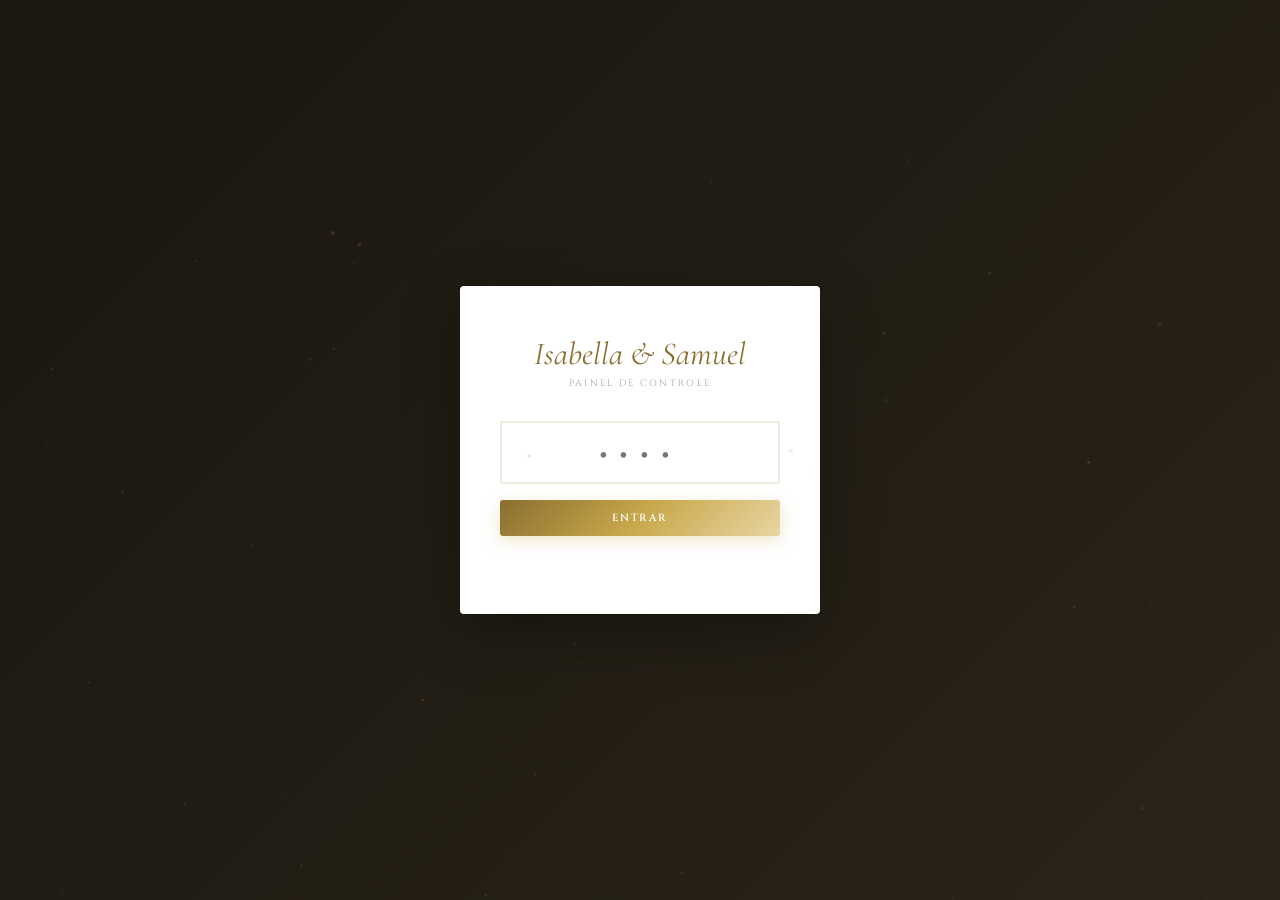
==== commit bd303b9c: "animação ambiente partículas douradas" ====
--- a/dashboard.html
+++ b/dashboard.html
@@ -487,16 +487,53 @@
         <div class="page-header" style="display:flex;justify-content:space-between;align-items:flex-start;flex-wrap:wrap;gap:12px">
           <div>
             <div class="page-title">Lista de Presentes</div>
-            <div class="page-sub">Itens exibidos no site para os convidados</div>
+            <div class="page-sub">Itens exibidos no site · <span id="reservas-count" style="color:var(--gold-dark)"></span></div>
           </div>
           <button class="btn btn-gold" onclick="openPresenteModal()">
             + Adicionar Presente
           </button>
         </div>
 
+        <!-- Stats reservas -->
+        <div style="display:grid;grid-template-columns:repeat(3,1fr);gap:12px;margin-bottom:24px">
+          <div class="stat-card" style="text-align:center">
+            <div class="stat-number" id="stat-total-presentes" style="color:var(--gold-dark)">—</div>
+            <div class="stat-label">presentes</div>
+          </div>
+          <div class="stat-card" style="text-align:center">
+            <div class="stat-number" id="stat-reservados" style="color:#16a34a">—</div>
+            <div class="stat-label">reservados</div>
+          </div>
+          <div class="stat-card" style="text-align:center">
+            <div class="stat-number" id="stat-valor-total" style="color:var(--gold-dark);font-size:1.4rem">—</div>
+            <div class="stat-label">arrecadado</div>
+          </div>
+        </div>
+
         <div id="presentes-grid" class="presentes-grid">
           <div style="grid-column:1/-1;text-align:center;padding:40px;color:#9ca3af;font-style:italic">
             Carregando presentes…
+          </div>
+        </div>
+
+        <!-- Tabela de reservas -->
+        <div style="margin-top:32px">
+          <div style="font-family:var(--font-display);font-size:0.58rem;letter-spacing:0.2em;text-transform:uppercase;color:#6b7280;margin-bottom:12px">
+            Reservas recebidas
+          </div>
+          <div class="table-wrap">
+            <table>
+              <thead><tr>
+                <th>Presente</th>
+                <th>Quem reservou</th>
+                <th>Mensagem</th>
+                <th>Valor</th>
+                <th>Data</th>
+              </tr></thead>
+              <tbody id="reservas-tbody">
+                <tr><td colspan="5" style="text-align:center;color:#9ca3af;font-style:italic;padding:24px">Carregando…</td></tr>
+              </tbody>
+            </table>
           </div>
         </div>
       </section>
@@ -542,7 +579,7 @@
 
 <!-- ══ MODAL: PRESENTE ══════════════════════════════════════════ -->
 <div class="modal-overlay" id="modal-presente">
-  <div class="modal">
+  <div class="modal" style="max-width:560px">
     <div class="modal-header">
       <div class="modal-title" id="modal-presente-title">Novo Presente</div>
       <button class="modal-close" onclick="closeModal('modal-presente')">✕</button>
@@ -561,13 +598,23 @@
         <input class="form-input" id="presente-preco" type="number" step="0.01" placeholder="299.90">
       </div>
       <div class="form-group">
-        <label class="form-label">URL da Imagem</label>
+        <label class="form-label">Foto principal (URL)</label>
         <input class="form-input" id="presente-imagem" placeholder="https://...">
-        <small style="color:#9ca3af;font-size:0.82rem;margin-top:2px">Cole o link da imagem do produto</small>
+        <small style="color:#9ca3af;font-size:0.82rem;margin-top:4px">Cole o link da imagem principal do produto</small>
       </div>
       <div class="form-group">
-        <label class="form-label">Chave PIX</label>
-        <input class="form-input" id="presente-pix" placeholder="seu@email.com ou CPF">
+        <label class="form-label">Fotos adicionais (até 4 links)</label>
+        <div id="imagens-extras" style="display:flex;flex-direction:column;gap:8px">
+          <input class="form-input" placeholder="https://... (foto 2)">
+          <input class="form-input" placeholder="https://... (foto 3)">
+          <input class="form-input" placeholder="https://... (foto 4)">
+          <input class="form-input" placeholder="https://... (foto 5)">
+        </div>
+      </div>
+      <div class="form-group">
+        <label class="form-label">Ordem de exibição</label>
+        <input class="form-input" id="presente-ordem" type="number" min="0" placeholder="0" value="0">
+        <small style="color:#9ca3af;font-size:0.82rem;margin-top:4px">Número menor aparece primeiro</small>
       </div>
       <input type="hidden" id="presente-id">
       <button class="btn btn-gold" style="width:100%" onclick="savePresente()">
@@ -928,19 +975,39 @@
 
 async function loadPresentes() {
   try {
-    allPresentes = await sbSelect('presentes', 'order=ordem.asc') || [];
-    renderPresentes();
-  } catch(e) { toast('Erro ao carregar presentes', 'error'); }
-}
-
-function renderPresentes() {
+    const [presentes, reservas] = await Promise.all([
+      sbSelect('presentes', 'order=ordem.asc'),
+      sbSelect('reservas', 'status=eq.pago')
+    ]);
+    allPresentes = presentes || [];
+    const allReservasArr = reservas || [];
+
+    // Stats
+    const reservadosIds = new Set(allReservasArr.map(r => r.presente_id));
+    const totalReservados = allReservasArr.length;
+    const valorTotal = allReservasArr.reduce((a, r) => a + (Number(r.valor) || 0), 0);
+
+    setText('stat-total-presentes', allPresentes.length);
+    setText('stat-reservados', totalReservados);
+    setText('stat-valor-total', 'R$ ' + valorTotal.toFixed(2).replace('.',','));
+
+    renderPresentes(reservadosIds, allReservasArr);
+    renderReservas(allReservasArr);
+  } catch(e) { toast('Erro ao carregar presentes', 'error'); console.error(e); }
+}
+
+function renderPresentes(reservadosIds = new Set(), reservas = []) {
   const grid = document.getElementById('presentes-grid');
   if (!allPresentes.length) {
-    grid.innerHTML = '<div style="grid-column:1/-1;text-align:center;padding:60px;color:#9ca3af;font-style:italic">Nenhum presente cadastrado ainda.<br>Clique em "+ Adicionar Presente" para começar.</div>';
+    grid.innerHTML = '<div style="grid-column:1/-1;text-align:center;padding:60px;color:#9ca3af;font-style:italic">Nenhum presente ainda. Clique em "+ Adicionar Presente".</div>';
     return;
   }
-  grid.innerHTML = allPresentes.map(p => `
-    <div class="presente-card">
+  grid.innerHTML = allPresentes.map((p, idx) => {
+    const reservado = reservadosIds.has(p.id);
+    const reserva   = reservas.find(r => r.presente_id === p.id);
+    return `
+    <div class="presente-card" style="position:relative">
+      ${reservado ? '<div style="position:absolute;top:8px;left:8px;background:#16a34a;color:#fff;padding:3px 10px;border-radius:20px;font-family:var(--font-display);font-size:0.48rem;letter-spacing:0.12em;text-transform:uppercase;z-index:2">Reservado ✓</div>' : ''}
       <div class="presente-img">
         ${p.imagem_url ? `<img src="${p.imagem_url}" alt="${p.titulo}" onerror="this.parentElement.innerHTML='🎁'">` : '🎁'}
       </div>
@@ -948,18 +1015,41 @@
         <div class="presente-titulo">${p.titulo}</div>
         ${p.descricao ? `<div class="presente-desc">${p.descricao}</div>` : ''}
         ${p.preco ? `<div class="presente-preco">R$ ${Number(p.preco).toFixed(2).replace('.',',')}</div>` : ''}
-        ${p.chave_pix ? `<div class="td-muted" style="font-size:0.82rem;margin-top:6px">PIX: ${p.chave_pix}</div>` : ''}
+        ${reserva ? `<div style="font-size:0.85rem;color:#166534;margin-top:6px;font-weight:500">Por: ${reserva.nome || 'Anônimo'}</div>` : ''}
+        <div style="font-size:0.78rem;color:#6b7280;margin-top:4px">Ordem: ${p.ordem ?? idx}</div>
       </div>
       <div class="presente-footer">
         <button class="btn btn-ghost" style="flex:1" onclick="openPresenteModal('${p.id}')">✏️ Editar</button>
-        <button class="btn btn-danger" style="flex:1" onclick="deletePresente('${p.id}')">🗑 Remover</button>
-      </div>
-    </div>`).join('');
+        <button class="btn btn-danger" style="flex:1" onclick="deletePresente('${p.id}')">🗑</button>
+      </div>
+    </div>`;
+  }).join('');
+}
+
+function renderReservas(reservas) {
+  const tbody = document.getElementById('reservas-tbody');
+  if (!tbody) return;
+  if (!reservas.length) {
+    tbody.innerHTML = '<tr><td colspan="5" style="text-align:center;color:#9ca3af;font-style:italic;padding:24px">Nenhuma reserva ainda.</td></tr>';
+    return;
+  }
+  tbody.innerHTML = reservas.map(r => {
+    const p = allPresentes.find(x => x.id === r.presente_id);
+    return `<tr>
+      <td style="font-family:var(--font-serif)">${p?.titulo || '—'}</td>
+      <td>${r.nome || '<span style="color:#9ca3af">Anônimo</span>'}</td>
+      <td class="td-muted">${r.mensagem || '—'}</td>
+      <td>R$ ${Number(r.valor||0).toFixed(2).replace('.',',')}</td>
+      <td class="td-muted">${r.pago_em ? new Date(r.pago_em).toLocaleDateString('pt-BR') : '—'}</td>
+    </tr>`;
+  }).join('');
 }
 
 function openPresenteModal(id = null) {
   editingPresenteId = id;
   document.getElementById('modal-presente-title').textContent = id ? 'Editar Presente' : 'Novo Presente';
+  const extrasInputs = document.querySelectorAll('#imagens-extras input');
+
   if (id) {
     const p = allPresentes.find(x => x.id === id);
     if (p) {
@@ -967,24 +1057,34 @@
       document.getElementById('presente-descricao').value = p.descricao || '';
       document.getElementById('presente-preco').value     = p.preco || '';
       document.getElementById('presente-imagem').value    = p.imagem_url || '';
-      document.getElementById('presente-pix').value       = p.chave_pix || '';
+      document.getElementById('presente-ordem').value     = p.ordem ?? 0;
       document.getElementById('presente-id').value        = p.id;
+      const extras = p.imagens || [];
+      extrasInputs.forEach((inp, i) => inp.value = extras[i] || '');
     }
   } else {
-    ['titulo','descricao','preco','imagem','pix'].forEach(f =>
-      document.getElementById('presente-' + f).value = '');
-    document.getElementById('presente-id').value = '';
+    document.getElementById('presente-titulo').value    = '';
+    document.getElementById('presente-descricao').value = '';
+    document.getElementById('presente-preco').value     = '';
+    document.getElementById('presente-imagem').value    = '';
+    document.getElementById('presente-ordem').value     = allPresentes.length;
+    document.getElementById('presente-id').value        = '';
+    extrasInputs.forEach(inp => inp.value = '');
   }
   openModal('modal-presente');
 }
 
 async function savePresente() {
+  const extrasInputs = document.querySelectorAll('#imagens-extras input');
+  const imagens = [...extrasInputs].map(i => i.value.trim()).filter(Boolean);
+
   const data = {
-    titulo:      document.getElementById('presente-titulo').value.trim(),
-    descricao:   document.getElementById('presente-descricao').value.trim(),
-    preco:       parseFloat(document.getElementById('presente-preco').value) || null,
-    imagem_url:  document.getElementById('presente-imagem').value.trim(),
-    chave_pix:   document.getElementById('presente-pix').value.trim(),
+    titulo:     document.getElementById('presente-titulo').value.trim(),
+    descricao:  document.getElementById('presente-descricao').value.trim(),
+    preco:      parseFloat(document.getElementById('presente-preco').value) || null,
+    imagem_url: document.getElementById('presente-imagem').value.trim(),
+    imagens,
+    ordem:      parseInt(document.getElementById('presente-ordem').value) || 0,
   };
   if (!data.titulo) { toast('Título é obrigatório', 'error'); return; }
 
@@ -993,7 +1093,6 @@
       await sbUpdate('presentes', `id=eq.${editingPresenteId}`, data);
       toast('Presente atualizado! ✓');
     } else {
-      data.ordem = allPresentes.length;
       await sbInsert('presentes', data);
       toast('Presente adicionado! ✓');
     }
@@ -1003,8 +1102,9 @@
 }
 
 async function deletePresente(id) {
-  if (!confirm('Remover este presente?')) return;
+  if (!confirm('Remover este presente? As reservas associadas também serão removidas.')) return;
   try {
+    await sbDelete('reservas', `presente_id=eq.${id}`);
     await sbDelete('presentes', `id=eq.${id}`);
     toast('Presente removido');
     loadPresentes();
@@ -1031,5 +1131,6 @@
   return new Date(str).toLocaleDateString('pt-BR', { day:'2-digit', month:'2-digit', hour:'2-digit', minute:'2-digit' });
 }
 </script>
+<script src="js/ambient.js"></script>
 </body>
 </html>
--- a/css/styles.css
+++ b/css/styles.css
@@ -213,3 +213,167 @@
 @media (max-width:600px) {
   .hide-mobile { display:none !important; }
 }
+
+/* ══════════════════════════════════════════════════════════════
+   SEÇÃO DE DETALHES — Info Row + Popup Paleta
+   ══════════════════════════════════════════════════════════════ */
+
+/* Paleta do casamento */
+:root {
+  --cor-bege:  #e8dcc8;
+  --cor-olive: #5a6347;
+}
+
+/* ── INFO ROW ── */
+.info-row {
+  display: grid;
+  grid-template-columns: 1fr 1px 1fr 1px 1fr;
+  margin-bottom: 32px;
+}
+.info-row .divider-v {
+  background: linear-gradient(to bottom, transparent, rgba(201,168,76,0.3), transparent);
+  margin: 20px 0;
+}
+.info-item {
+  padding: 28px 20px; text-align: center;
+  display: flex; flex-direction: column; align-items: center; gap: 10px;
+}
+.info-glyph {
+  height: 36px; display: flex; align-items: center; justify-content: center;
+  color: var(--gold); margin-bottom: 4px;
+}
+.info-item .info-label {
+  font-family: var(--font-display); font-size: 0.5rem;
+  letter-spacing: 0.28em; text-transform: uppercase; color: var(--olive-light);
+}
+.info-item .info-value {
+  font-family: var(--font-serif); font-size: 1.35rem;
+  color: var(--cream); line-height: 1.3; font-weight: 300;
+}
+.info-item .info-value em { font-style: italic; color: var(--gold-light); }
+
+/* ── TRAJE CLICÁVEL ── */
+.info-item.clickable {
+  cursor: pointer; position: relative;
+  transition: background 0.2s; border-radius: 2px;
+}
+.info-item.clickable:hover,
+.info-item.clickable:active {
+  background: rgba(201,168,76,0.05);
+}
+.info-item.clickable:hover .info-value { color: var(--gold-light); }
+.info-item.clickable:hover .info-glyph  { opacity: 0.8; }
+.tap-hint {
+  font-family: var(--font-display); font-size: 0.44rem;
+  letter-spacing: 0.16em; text-transform: uppercase;
+  color: var(--gold); opacity: 0.55; margin-top: -4px;
+  display: flex; align-items: center; justify-content: center; gap: 5px;
+  transition: opacity 0.2s;
+}
+.tap-hint::before, .tap-hint::after {
+  content: ''; display: inline-block;
+  width: 12px; height: 1px; background: var(--gold); opacity: 0.5;
+}
+.info-item.clickable:hover .tap-hint { opacity: 1; }
+@keyframes pulse-ring {
+  0%   { box-shadow: 0 0 0 0   rgba(201,168,76,0.25); }
+  70%  { box-shadow: 0 0 0 8px rgba(201,168,76,0); }
+  100% { box-shadow: 0 0 0 0   rgba(201,168,76,0); }
+}
+.info-item.clickable .info-glyph svg {
+  animation: pulse-ring 2.5s ease-out infinite;
+  border-radius: 50%;
+}
+
+/* ── POPUP PALETA ── */
+.popup-overlay {
+  position: fixed; inset: 0; z-index: 1000;
+  background: rgba(10,8,5,0.75); backdrop-filter: blur(6px);
+  display: flex; align-items: center; justify-content: center;
+  padding: 24px; opacity: 0; pointer-events: none; transition: opacity 0.3s;
+}
+.popup-overlay.open { opacity: 1; pointer-events: all; }
+.popup {
+  background: #1e1a13; border: 1px solid rgba(201,168,76,0.2);
+  border-radius: 3px; width: 100%; max-width: 480px;
+  max-height: 90vh; overflow-y: auto;
+  transform: translateY(16px); transition: transform 0.3s; position: relative;
+}
+.popup-overlay.open .popup { transform: translateY(0); }
+.popup-close {
+  position: absolute; top: 16px; right: 18px;
+  background: none; border: none; cursor: pointer;
+  color: rgba(255,255,255,0.3); font-size: 1.2rem; line-height: 1;
+  transition: color 0.2s; padding: 4px;
+}
+.popup-close:hover { color: var(--gold); }
+.popup-header {
+  padding: 32px 32px 24px;
+  border-bottom: 1px solid rgba(201,168,76,0.1);
+  margin-bottom: 28px;
+}
+.popup-title {
+  font-family: var(--font-serif); font-size: 1.7rem;
+  font-style: italic; color: var(--gold-light); margin-bottom: 6px;
+}
+.popup-sub {
+  font-family: var(--font-display); font-size: 0.5rem;
+  letter-spacing: 0.25em; text-transform: uppercase; color: var(--olive-light);
+}
+.popup-body { padding: 0 32px 32px; }
+.palette-section { margin-bottom: 28px; }
+.palette-label, .ideas-label {
+  font-family: var(--font-display); font-size: 0.5rem;
+  letter-spacing: 0.22em; text-transform: uppercase;
+  color: var(--olive-light); margin-bottom: 14px;
+}
+.ideas-label { margin-bottom: 16px; }
+.palette-row { display: flex; gap: 10px; }
+.swatch { flex: 1; border-radius: 2px; overflow: hidden; border: 1px solid rgba(255,255,255,0.06); }
+.swatch-color { height: 64px; }
+.swatch-info { padding: 8px 10px; background: rgba(255,255,255,0.03); }
+.swatch-name {
+  font-family: var(--font-display); font-size: 0.48rem;
+  letter-spacing: 0.15em; text-transform: uppercase;
+  color: var(--cream); display: block; margin-bottom: 2px;
+}
+.swatch-desc {
+  font-family: var(--font-body); font-size: 0.78rem;
+  color: rgba(255,255,255,0.35); font-style: italic;
+}
+.popup-divider {
+  height: 1px;
+  background: linear-gradient(90deg, transparent, rgba(201,168,76,0.2), transparent);
+  margin: 24px 0;
+}
+.idea-item {
+  display: flex; gap: 14px; align-items: flex-start;
+  margin-bottom: 16px; padding-bottom: 16px;
+  border-bottom: 1px solid rgba(255,255,255,0.05);
+}
+.idea-item:last-child { border-bottom: none; margin-bottom: 0; padding-bottom: 0; }
+.idea-dot { width: 10px; height: 10px; border-radius: 50%; flex-shrink: 0; margin-top: 5px; }
+.idea-title {
+  font-family: var(--font-serif); font-size: 1rem; color: var(--cream); margin-bottom: 2px;
+}
+.idea-desc {
+  font-family: var(--font-body); font-size: 0.88rem;
+  color: rgba(255,255,255,0.4); font-style: italic; line-height: 1.5;
+}
+.popup-note {
+  margin-top: 24px; padding: 14px 16px;
+  background: rgba(201,168,76,0.05); border: 1px solid rgba(201,168,76,0.12);
+  border-radius: 2px; font-family: var(--font-body); font-size: 0.9rem;
+  color: rgba(255,255,255,0.45); font-style: italic; line-height: 1.6; text-align: center;
+}
+
+/* ── RESPONSIVE ── */
+@media (max-width: 560px) {
+  /* Info row mantém 3 colunas no mobile */
+  .info-row { grid-template-columns: 1fr 1px 1fr 1px 1fr; }
+  .info-row .divider-v { display: block; }
+  .info-item { padding: 20px 8px; border-bottom: none; }
+  .info-item .info-value { font-size: 1rem; }
+  .info-item .tap-hint { font-size: 0.38rem; letter-spacing: 0.08em; }
+  .popup-header, .popup-body { padding-left: 20px; padding-right: 20px; }
+}
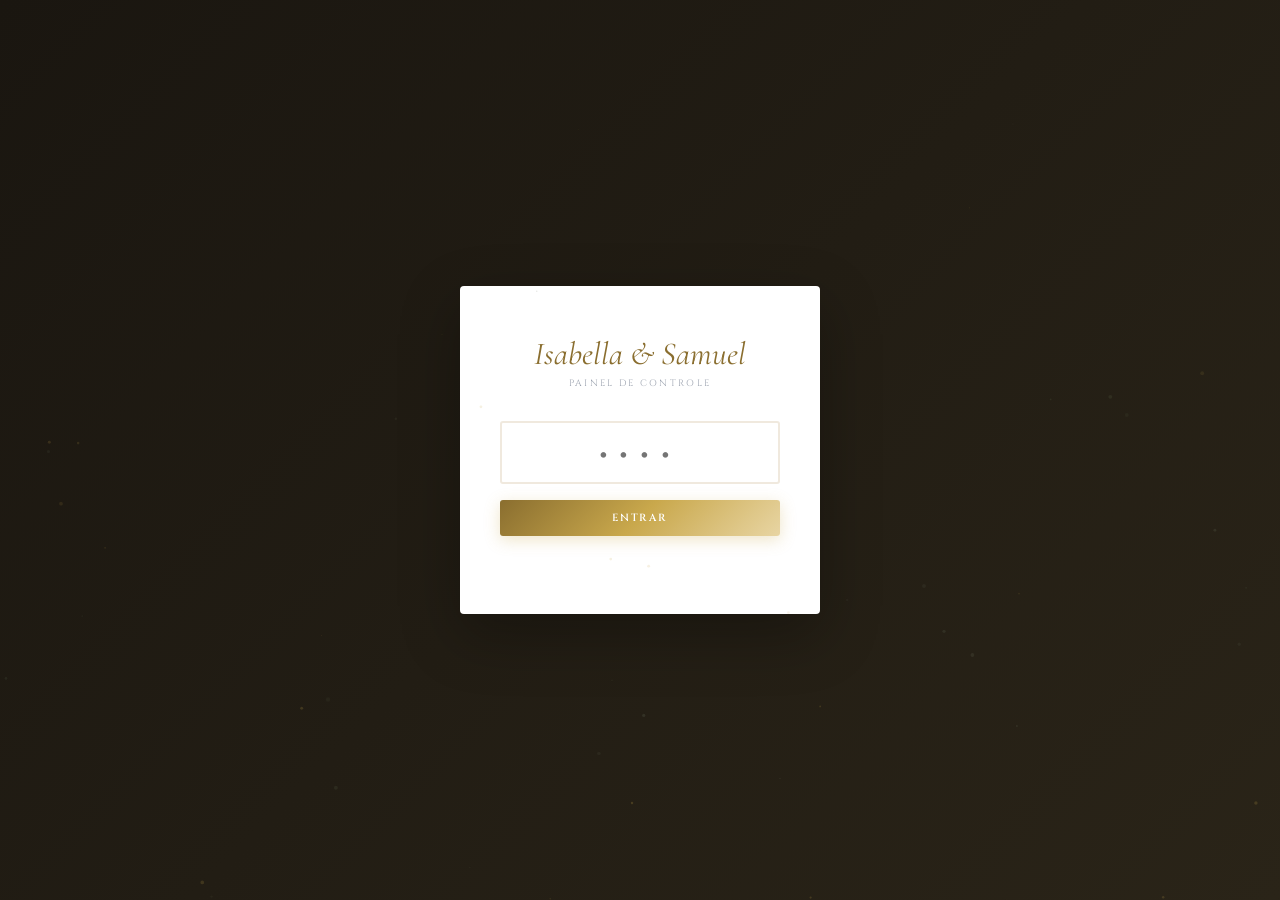
==== commit 887d3fde: "sistema de prazos por rodada no dashboard" ====
--- a/dashboard.html
+++ b/dashboard.html
@@ -538,6 +538,137 @@
         </div>
       </section>
 
+      <!-- ── CONFIGURAÇÕES ── -->
+      <section class="section" id="section-config">
+        <div class="page-header">
+          <div class="page-title">Configurações</div>
+          <div class="page-sub">Prazos de confirmação de presença</div>
+        </div>
+
+        <!-- Rodada ativa -->
+        <div class="card" style="padding:24px;margin-bottom:24px">
+          <div style="font-family:var(--font-display);font-size:0.58rem;letter-spacing:0.2em;text-transform:uppercase;color:#6b7280;margin-bottom:16px">Rodada ativa</div>
+          <div style="display:flex;gap:10px;flex-wrap:wrap">
+            <button class="btn" id="btn-rodada-1" onclick="setRodada('1')" style="flex:1">Rodada 1</button>
+            <button class="btn" id="btn-rodada-2" onclick="setRodada('2')" style="flex:1">Rodada 2</button>
+            <button class="btn" id="btn-rodada-3" onclick="setRodada('3')" style="flex:1">Rodada 3</button>
+          </div>
+          <div style="margin-top:12px;font-family:var(--font-serif);font-size:0.95rem;color:#6b7280">
+            Rodada ativa: <strong id="rodada-ativa-label" style="color:var(--gold-dark)">—</strong>
+          </div>
+        </div>
+
+        <!-- Prazos -->
+        <div style="display:grid;grid-template-columns:repeat(auto-fit,minmax(280px,1fr));gap:16px">
+
+          <div class="card" style="padding:24px">
+            <div style="font-family:var(--font-display);font-size:0.6rem;letter-spacing:0.2em;text-transform:uppercase;color:var(--gold-dark);margin-bottom:4px">Rodada 1</div>
+            <div class="td-muted" style="font-size:0.85rem;margin-bottom:14px">Primeira rodada de confirmações</div>
+            <div class="form-group" style="margin-bottom:10px">
+              <label class="form-label">Data e horário</label>
+              <input class="form-input" type="datetime-local" id="prazo-1">
+            </div>
+            <div id="prazo-1-display" style="font-family:var(--font-serif);font-size:0.9rem;color:#6b7280;margin-bottom:12px;font-style:italic"></div>
+            <button class="btn btn-gold" style="width:100%" onclick="savePrazo('1')">Salvar Rodada 1</button>
+          </div>
+
+          <div class="card" style="padding:24px">
+            <div style="font-family:var(--font-display);font-size:0.6rem;letter-spacing:0.2em;text-transform:uppercase;color:var(--gold-dark);margin-bottom:4px">Rodada 2</div>
+            <div class="td-muted" style="font-size:0.85rem;margin-bottom:14px">Segunda rodada de confirmações</div>
+            <div class="form-group" style="margin-bottom:10px">
+              <label class="form-label">Data e horário</label>
+              <input class="form-input" type="datetime-local" id="prazo-2">
+            </div>
+            <div id="prazo-2-display" style="font-family:var(--font-serif);font-size:0.9rem;color:#6b7280;margin-bottom:12px;font-style:italic"></div>
+            <button class="btn btn-gold" style="width:100%" onclick="savePrazo('2')">Salvar Rodada 2</button>
+          </div>
+
+          <div class="card" style="padding:24px">
+            <div style="font-family:var(--font-display);font-size:0.6rem;letter-spacing:0.2em;text-transform:uppercase;color:var(--gold-dark);margin-bottom:4px">Rodada 3</div>
+            <div class="td-muted" style="font-size:0.85rem;margin-bottom:14px">Terceira e última rodada</div>
+            <div class="form-group" style="margin-bottom:10px">
+              <label class="form-label">Data e horário</label>
+              <input class="form-input" type="datetime-local" id="prazo-3">
+            </div>
+            <div id="prazo-3-display" style="font-family:var(--font-serif);font-size:0.9rem;color:#6b7280;margin-bottom:12px;font-style:italic"></div>
+            <button class="btn btn-gold" style="width:100%" onclick="savePrazo('3')">Salvar Rodada 3</button>
+          </div>
+
+        </div>
+
+        <!-- Preview -->
+        <div class="card" style="padding:24px;margin-top:16px;background:#faf7f2">
+          <div style="font-family:var(--font-display);font-size:0.55rem;letter-spacing:0.2em;text-transform:uppercase;color:#9ca3af;margin-bottom:10px">Preview — como aparece no site</div>
+          <div style="font-family:var(--font-serif);font-size:1rem;color:#374151;line-height:1.7">
+            Você pode voltar e editar até <strong id="preview-prazo" style="color:var(--gold-dark)">—</strong>
+          </div>
+        </div>
+
+      </section>
+
+      <!-- ── CONFIGURAÇÕES ── -->
+      <section class="section" id="section-config">
+        <div class="page-header">
+          <div class="page-title">Configurações</div>
+          <div class="page-sub">Prazos de confirmação de presença</div>
+        </div>
+
+        <!-- Rodada ativa -->
+        <div class="card" style="padding:24px;margin-bottom:24px">
+          <div style="font-family:var(--font-display);font-size:0.58rem;letter-spacing:0.2em;text-transform:uppercase;color:#6b7280;margin-bottom:16px">Rodada ativa</div>
+          <div style="display:flex;gap:10px;flex-wrap:wrap">
+            <button class="btn" id="btn-rodada-1" onclick="setRodada('1')" style="flex:1">Rodada 1</button>
+            <button class="btn" id="btn-rodada-2" onclick="setRodada('2')" style="flex:1">Rodada 2</button>
+            <button class="btn" id="btn-rodada-3" onclick="setRodada('3')" style="flex:1">Rodada 3</button>
+          </div>
+          <div style="margin-top:12px;font-family:var(--font-serif);font-size:0.95rem;color:#374151">
+            Rodada ativa: <strong id="rodada-ativa-label" style="color:var(--gold-dark)">—</strong>
+          </div>
+        </div>
+
+        <!-- Prazos -->
+        <div style="display:grid;grid-template-columns:repeat(auto-fit,minmax(280px,1fr));gap:16px">
+          <div class="card" style="padding:24px">
+            <div style="font-family:var(--font-display);font-size:0.6rem;letter-spacing:0.2em;text-transform:uppercase;color:var(--gold-dark);margin-bottom:4px">Rodada 1</div>
+            <div style="font-size:0.85rem;color:#6b7280;margin-bottom:14px">Primeira rodada de confirmações</div>
+            <div class="form-group" style="margin-bottom:10px">
+              <label class="form-label">Data e horário</label>
+              <input class="form-input" type="datetime-local" id="prazo-1">
+            </div>
+            <div id="prazo-1-display" style="font-family:var(--font-serif);font-size:0.9rem;color:#6b7280;margin-bottom:12px;font-style:italic"></div>
+            <button class="btn btn-gold" style="width:100%" onclick="savePrazo('1')">Salvar Rodada 1</button>
+          </div>
+          <div class="card" style="padding:24px">
+            <div style="font-family:var(--font-display);font-size:0.6rem;letter-spacing:0.2em;text-transform:uppercase;color:var(--gold-dark);margin-bottom:4px">Rodada 2</div>
+            <div style="font-size:0.85rem;color:#6b7280;margin-bottom:14px">Segunda rodada de confirmações</div>
+            <div class="form-group" style="margin-bottom:10px">
+              <label class="form-label">Data e horário</label>
+              <input class="form-input" type="datetime-local" id="prazo-2">
+            </div>
+            <div id="prazo-2-display" style="font-family:var(--font-serif);font-size:0.9rem;color:#6b7280;margin-bottom:12px;font-style:italic"></div>
+            <button class="btn btn-gold" style="width:100%" onclick="savePrazo('2')">Salvar Rodada 2</button>
+          </div>
+          <div class="card" style="padding:24px">
+            <div style="font-family:var(--font-display);font-size:0.6rem;letter-spacing:0.2em;text-transform:uppercase;color:var(--gold-dark);margin-bottom:4px">Rodada 3</div>
+            <div style="font-size:0.85rem;color:#6b7280;margin-bottom:14px">Terceira e última rodada</div>
+            <div class="form-group" style="margin-bottom:10px">
+              <label class="form-label">Data e horário</label>
+              <input class="form-input" type="datetime-local" id="prazo-3">
+            </div>
+            <div id="prazo-3-display" style="font-family:var(--font-serif);font-size:0.9rem;color:#6b7280;margin-bottom:12px;font-style:italic"></div>
+            <button class="btn btn-gold" style="width:100%" onclick="savePrazo('3')">Salvar Rodada 3</button>
+          </div>
+        </div>
+
+        <!-- Preview -->
+        <div class="card" style="padding:24px;margin-top:16px;background:#faf7f2;border:1px solid #f0e9de">
+          <div style="font-family:var(--font-display);font-size:0.55rem;letter-spacing:0.2em;text-transform:uppercase;color:#9ca3af;margin-bottom:10px">Preview — como aparece no site</div>
+          <div style="font-family:var(--font-serif);font-size:1rem;color:#374151;line-height:1.7">
+            Você pode voltar e editar até <strong id="preview-prazo" style="color:var(--gold-dark)">—</strong>
+          </div>
+        </div>
+
+      </section>
     </main>
   </div>
 </div>
@@ -626,6 +757,7 @@
 
 <!-- ══ SCRIPTS ═══════════════════════════════════════════════════ -->
 <script src="js/supabase.js"></script>
+<script src="js/config.js"></script>
 <script src="js/groups.js"></script>
 <script>
 const DASHBOARD_PASSWORD = '0912';
@@ -668,6 +800,7 @@
   if (name === 'convidados')    loadConvidados();
   if (name === 'confirmacoes')  loadConfirmacoes();
   if (name === 'presentes')     loadPresentes();
+  if (name === 'config')         loadConfig();
 }
 
 /* ══ SYNC GRUPOS TO SUPABASE ════════════════════════════════════ */
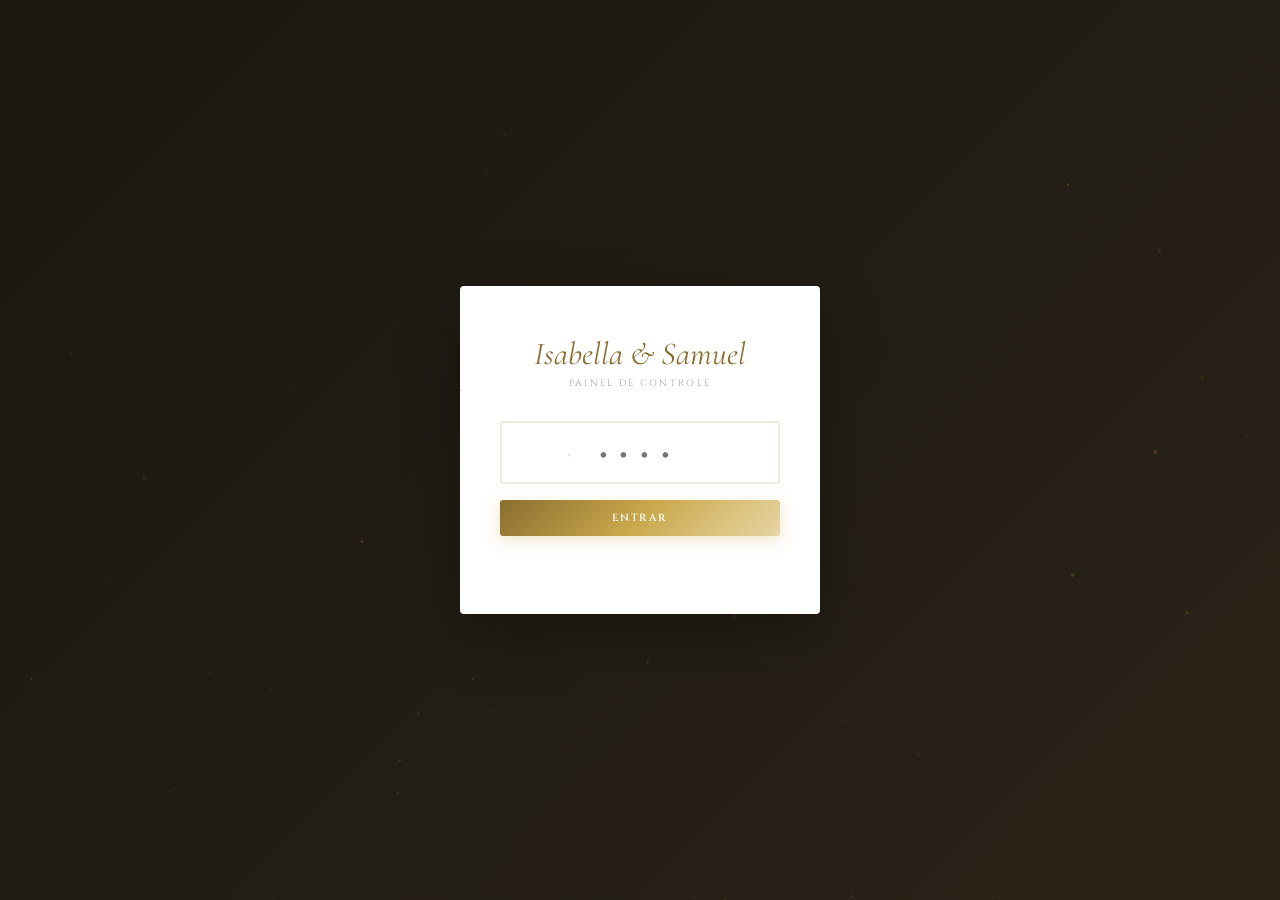
==== commit bf28b65f: "fix dashboard config duplicado + nav configurações" ====
--- a/dashboard.html
+++ b/dashboard.html
@@ -337,6 +337,10 @@
         <div class="nav-item" data-section="presentes" onclick="switchSection(this)">
           <svg viewBox="0 0 24 24" fill="none" stroke="currentColor" stroke-width="1.5"><polyline points="20 12 20 22 4 22 4 12"/><rect x="2" y="7" width="20" height="5" rx="1"/><path d="M12 22V7M12 7H7.5a2.5 2.5 0 0 1 0-5C11 2 12 7 12 7z"/><path d="M12 7h4.5a2.5 2.5 0 0 0 0-5C13 2 12 7 12 7z"/></svg>
           Presentes
+        </div>
+        <div class="nav-item" data-section="config" onclick="switchSection(this)">
+          <svg viewBox="0 0 24 24" fill="none" stroke="currentColor" stroke-width="1.5"><circle cx="12" cy="12" r="3"/><path d="M19.4 15a1.65 1.65 0 0 0 .33 1.82l.06.06a2 2 0 0 1-2.83 2.83l-.06-.06a1.65 1.65 0 0 0-1.82-.33 1.65 1.65 0 0 0-1 1.51V21a2 2 0 0 1-4 0v-.09A1.65 1.65 0 0 0 9 19.4a1.65 1.65 0 0 0-1.82.33l-.06.06a2 2 0 0 1-2.83-2.83l.06-.06A1.65 1.65 0 0 0 4.68 15a1.65 1.65 0 0 0-1.51-1H3a2 2 0 0 1 0-4h.09A1.65 1.65 0 0 0 4.6 9a1.65 1.65 0 0 0-.33-1.82l-.06-.06a2 2 0 0 1 2.83-2.83l.06.06A1.65 1.65 0 0 0 9 4.68a1.65 1.65 0 0 0 1-1.51V3a2 2 0 0 1 4 0v.09a1.65 1.65 0 0 0 1 1.51 1.65 1.65 0 0 0 1.82-.33l.06-.06a2 2 0 0 1 2.83 2.83l-.06.06A1.65 1.65 0 0 0 19.4 9a1.65 1.65 0 0 0 1.51 1H21a2 2 0 0 1 0 4h-.09a1.65 1.65 0 0 0-1.51 1z"/></svg>
+          Configurações
         </div>
       </nav>
       <div class="sidebar-footer">
@@ -607,68 +611,7 @@
       </section>
 
       <!-- ── CONFIGURAÇÕES ── -->
-      <section class="section" id="section-config">
-        <div class="page-header">
-          <div class="page-title">Configurações</div>
-          <div class="page-sub">Prazos de confirmação de presença</div>
-        </div>
-
-        <!-- Rodada ativa -->
-        <div class="card" style="padding:24px;margin-bottom:24px">
-          <div style="font-family:var(--font-display);font-size:0.58rem;letter-spacing:0.2em;text-transform:uppercase;color:#6b7280;margin-bottom:16px">Rodada ativa</div>
-          <div style="display:flex;gap:10px;flex-wrap:wrap">
-            <button class="btn" id="btn-rodada-1" onclick="setRodada('1')" style="flex:1">Rodada 1</button>
-            <button class="btn" id="btn-rodada-2" onclick="setRodada('2')" style="flex:1">Rodada 2</button>
-            <button class="btn" id="btn-rodada-3" onclick="setRodada('3')" style="flex:1">Rodada 3</button>
-          </div>
-          <div style="margin-top:12px;font-family:var(--font-serif);font-size:0.95rem;color:#374151">
-            Rodada ativa: <strong id="rodada-ativa-label" style="color:var(--gold-dark)">—</strong>
-          </div>
-        </div>
-
-        <!-- Prazos -->
-        <div style="display:grid;grid-template-columns:repeat(auto-fit,minmax(280px,1fr));gap:16px">
-          <div class="card" style="padding:24px">
-            <div style="font-family:var(--font-display);font-size:0.6rem;letter-spacing:0.2em;text-transform:uppercase;color:var(--gold-dark);margin-bottom:4px">Rodada 1</div>
-            <div style="font-size:0.85rem;color:#6b7280;margin-bottom:14px">Primeira rodada de confirmações</div>
-            <div class="form-group" style="margin-bottom:10px">
-              <label class="form-label">Data e horário</label>
-              <input class="form-input" type="datetime-local" id="prazo-1">
-            </div>
-            <div id="prazo-1-display" style="font-family:var(--font-serif);font-size:0.9rem;color:#6b7280;margin-bottom:12px;font-style:italic"></div>
-            <button class="btn btn-gold" style="width:100%" onclick="savePrazo('1')">Salvar Rodada 1</button>
-          </div>
-          <div class="card" style="padding:24px">
-            <div style="font-family:var(--font-display);font-size:0.6rem;letter-spacing:0.2em;text-transform:uppercase;color:var(--gold-dark);margin-bottom:4px">Rodada 2</div>
-            <div style="font-size:0.85rem;color:#6b7280;margin-bottom:14px">Segunda rodada de confirmações</div>
-            <div class="form-group" style="margin-bottom:10px">
-              <label class="form-label">Data e horário</label>
-              <input class="form-input" type="datetime-local" id="prazo-2">
-            </div>
-            <div id="prazo-2-display" style="font-family:var(--font-serif);font-size:0.9rem;color:#6b7280;margin-bottom:12px;font-style:italic"></div>
-            <button class="btn btn-gold" style="width:100%" onclick="savePrazo('2')">Salvar Rodada 2</button>
-          </div>
-          <div class="card" style="padding:24px">
-            <div style="font-family:var(--font-display);font-size:0.6rem;letter-spacing:0.2em;text-transform:uppercase;color:var(--gold-dark);margin-bottom:4px">Rodada 3</div>
-            <div style="font-size:0.85rem;color:#6b7280;margin-bottom:14px">Terceira e última rodada</div>
-            <div class="form-group" style="margin-bottom:10px">
-              <label class="form-label">Data e horário</label>
-              <input class="form-input" type="datetime-local" id="prazo-3">
-            </div>
-            <div id="prazo-3-display" style="font-family:var(--font-serif);font-size:0.9rem;color:#6b7280;margin-bottom:12px;font-style:italic"></div>
-            <button class="btn btn-gold" style="width:100%" onclick="savePrazo('3')">Salvar Rodada 3</button>
-          </div>
-        </div>
-
-        <!-- Preview -->
-        <div class="card" style="padding:24px;margin-top:16px;background:#faf7f2;border:1px solid #f0e9de">
-          <div style="font-family:var(--font-display);font-size:0.55rem;letter-spacing:0.2em;text-transform:uppercase;color:#9ca3af;margin-bottom:10px">Preview — como aparece no site</div>
-          <div style="font-family:var(--font-serif);font-size:1rem;color:#374151;line-height:1.7">
-            Você pode voltar e editar até <strong id="preview-prazo" style="color:var(--gold-dark)">—</strong>
-          </div>
-        </div>
-
-      </section>
+      
     </main>
   </div>
 </div>
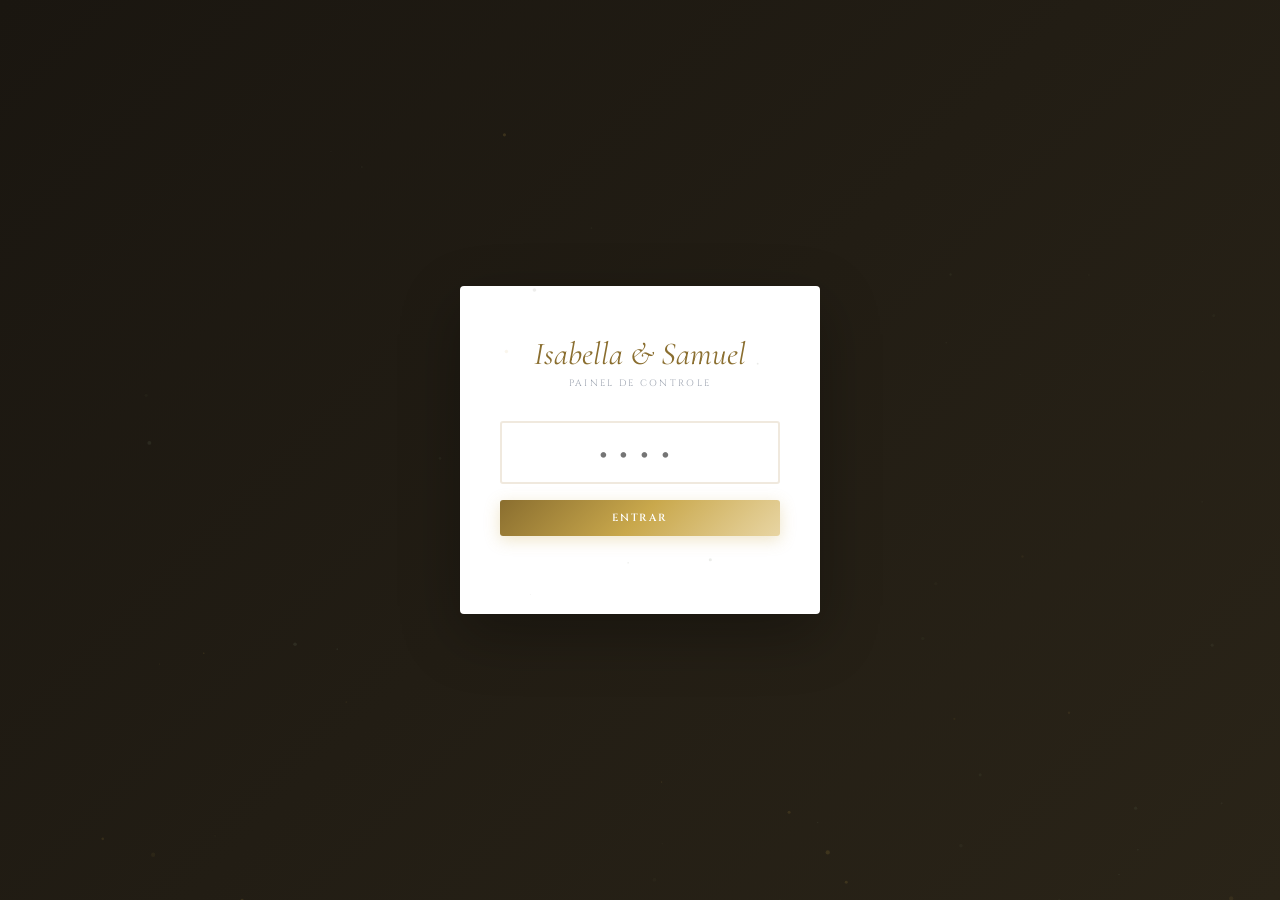
==== commit 8fd0a129: "fix config functions + RSVP não bloqueia antes de carregar" ====
--- a/dashboard.html
+++ b/dashboard.html
@@ -747,6 +747,88 @@
 }
 
 /* ══ SYNC GRUPOS TO SUPABASE ════════════════════════════════════ */
+
+/* ── CONFIGURAÇÕES ── */
+async function loadConfig() {
+  try {
+    const rows = await sbSelect('configuracoes') || [];
+    const cfg = {};
+    rows.forEach(r => cfg[r.chave] = r.valor);
+
+    const rodada = cfg.rodada_ativa || '1';
+    const label = document.getElementById('rodada-ativa-label');
+    if (label) label.textContent = `Rodada ${rodada}`;
+    updateRodadaBtns(rodada);
+
+    for (let i = 1; i <= 3; i++) {
+      const val = cfg[`prazo_rodada_${i}`];
+      const inp = document.getElementById(`prazo-${i}`);
+      const disp = document.getElementById(`prazo-${i}-display`);
+      if (val && inp) {
+        const d = new Date(val);
+        const local = new Date(d.getTime() - d.getTimezoneOffset()*60000).toISOString().slice(0,16);
+        inp.value = local;
+      }
+      if (val && disp) disp.textContent = formatPrazo(val);
+    }
+
+    const prazoAtivo = cfg[`prazo_rodada_${rodada}`];
+    const prev = document.getElementById('preview-prazo');
+    if (prazoAtivo && prev) prev.textContent = formatPrazo(prazoAtivo);
+  } catch(e) { toast('Erro ao carregar configurações', 'error'); console.error(e); }
+}
+
+function formatPrazo(val) {
+  const d = new Date(val);
+  const meses = ['janeiro','fevereiro','março','abril','maio','junho',
+                 'julho','agosto','setembro','outubro','novembro','dezembro'];
+  return `${d.getDate()} de ${meses[d.getMonth()]} de ${d.getFullYear()} às ${String(d.getHours()).padStart(2,'0')}h${String(d.getMinutes()).padStart(2,'0')}`;
+}
+
+async function savePrazo(rodada) {
+  const input = document.getElementById(`prazo-${rodada}`);
+  if (!input || !input.value) { toast('Selecione uma data e horário', 'error'); return; }
+  const isoVal = new Date(input.value).toISOString();
+  try {
+    await sbDelete('configuracoes', `chave=eq.prazo_rodada_${rodada}`);
+    await sbInsert('configuracoes', { chave: `prazo_rodada_${rodada}`, valor: isoVal });
+    const disp = document.getElementById(`prazo-${rodada}-display`);
+    if (disp) disp.textContent = formatPrazo(isoVal);
+    // Atualiza preview se for a rodada ativa
+    const labelEl = document.getElementById('rodada-ativa-label');
+    const rodadaAtiva = labelEl ? labelEl.textContent.replace('Rodada ','').trim() : '1';
+    if (rodadaAtiva === String(rodada)) {
+      const prev = document.getElementById('preview-prazo');
+      if (prev) prev.textContent = formatPrazo(isoVal);
+    }
+    toast(`Prazo da Rodada ${rodada} salvo! ✓`);
+  } catch(e) { toast('Erro ao salvar prazo', 'error'); console.error(e); }
+}
+
+async function setRodada(rodada) {
+  try {
+    await sbDelete('configuracoes', `chave=eq.rodada_ativa`);
+    await sbInsert('configuracoes', { chave: 'rodada_ativa', valor: String(rodada) });
+    const label = document.getElementById('rodada-ativa-label');
+    if (label) label.textContent = `Rodada ${rodada}`;
+    updateRodadaBtns(rodada);
+    const inp = document.getElementById(`prazo-${rodada}`);
+    if (inp && inp.value) {
+      const prev = document.getElementById('preview-prazo');
+      if (prev) prev.textContent = formatPrazo(new Date(inp.value).toISOString());
+    }
+    toast(`Rodada ${rodada} ativada! ✓`);
+  } catch(e) { toast('Erro ao ativar rodada', 'error'); console.error(e); }
+}
+
+function updateRodadaBtns(rodada) {
+  for (let i = 1; i <= 3; i++) {
+    const btn = document.getElementById(`btn-rodada-${i}`);
+    if (!btn) continue;
+    btn.className = String(i) === String(rodada) ? 'btn btn-gold' : 'btn btn-outline';
+  }
+}
+
 async function syncGroupsToSupabase() {
   try {
     const existing = await sbSelect('grupos');
